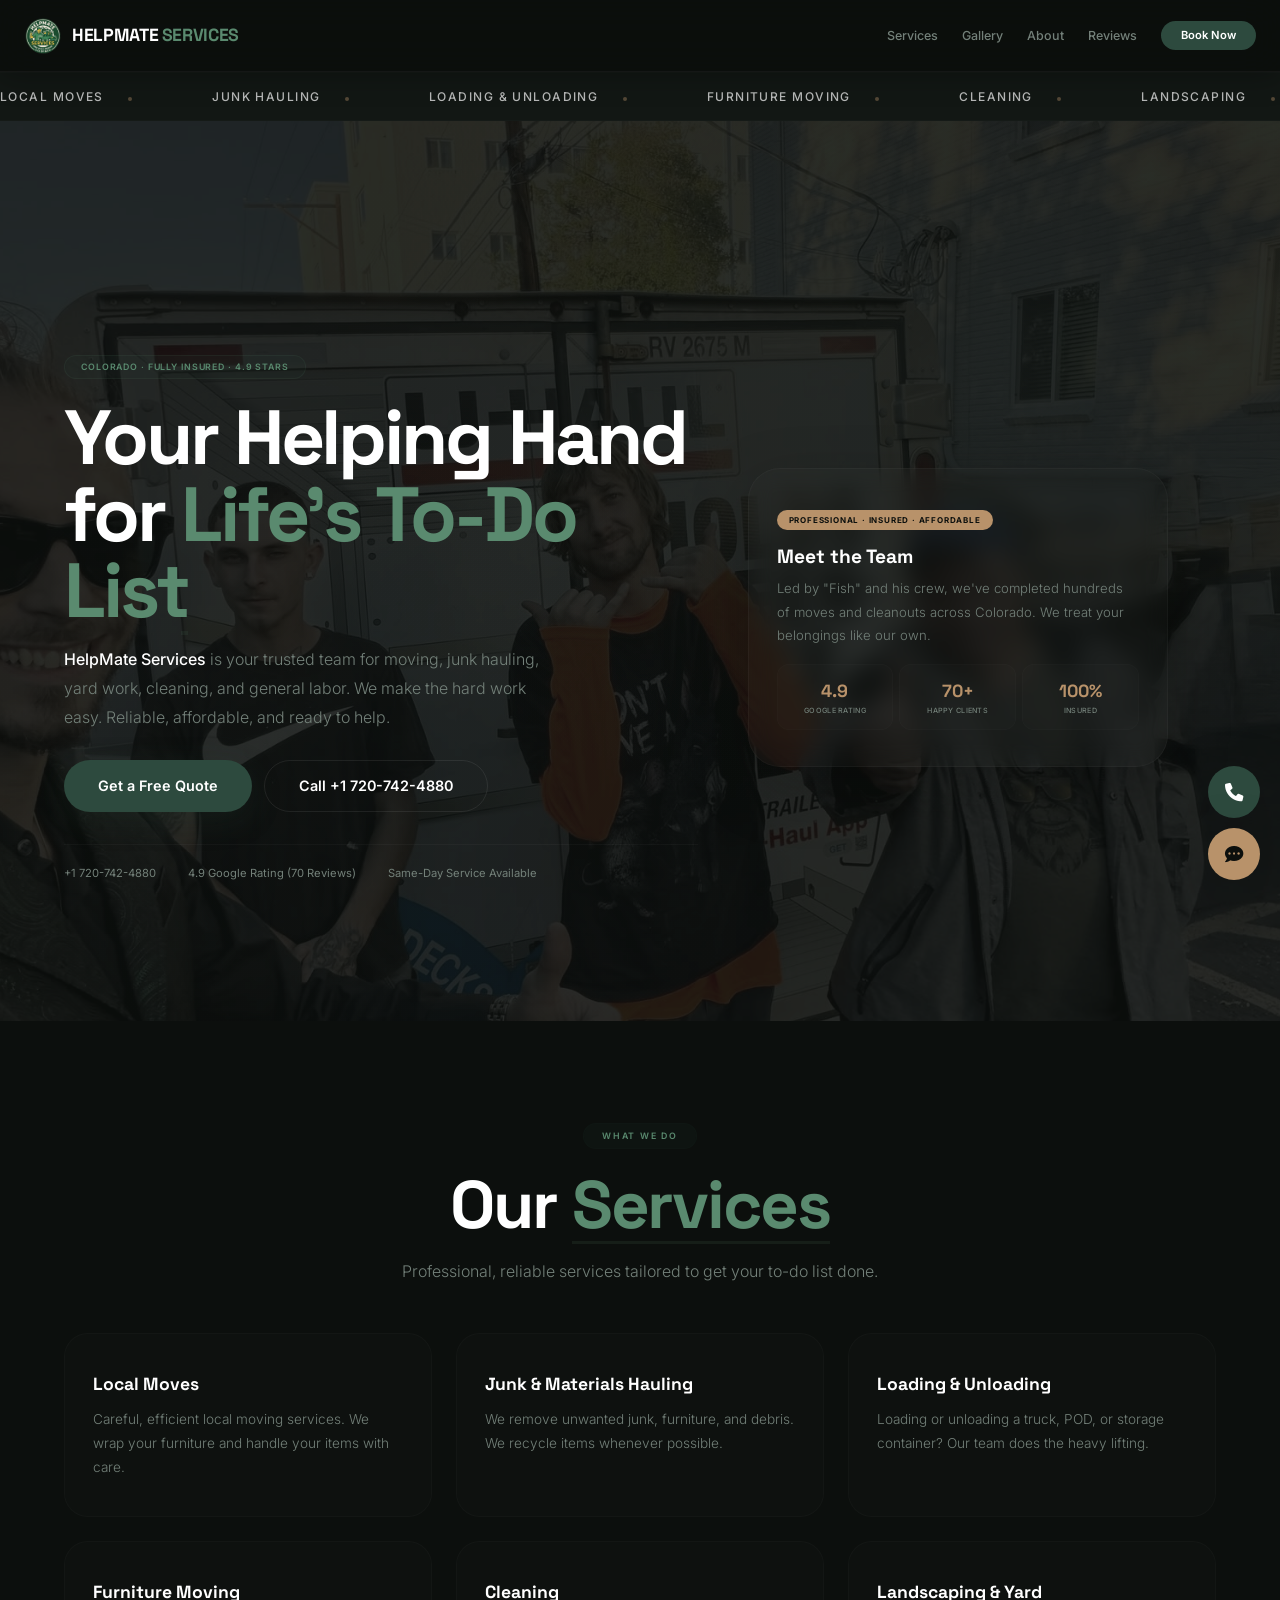
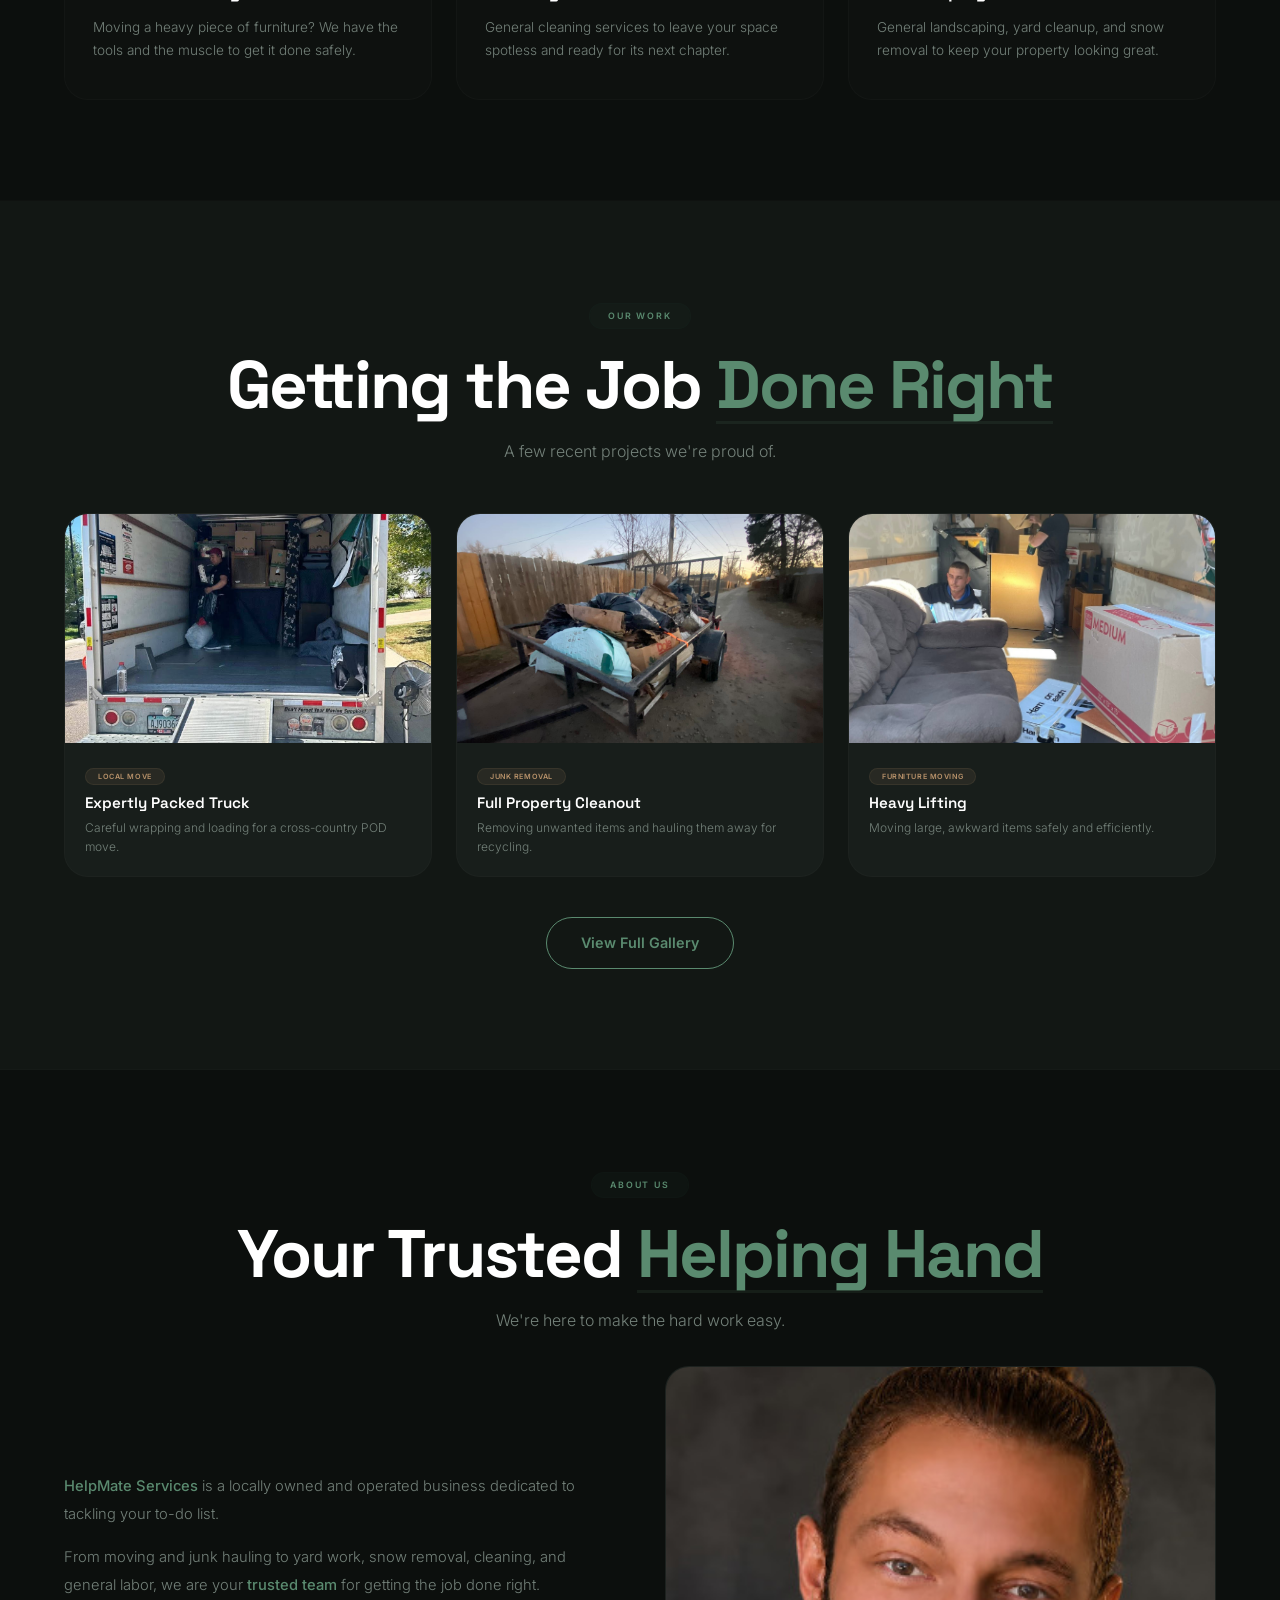
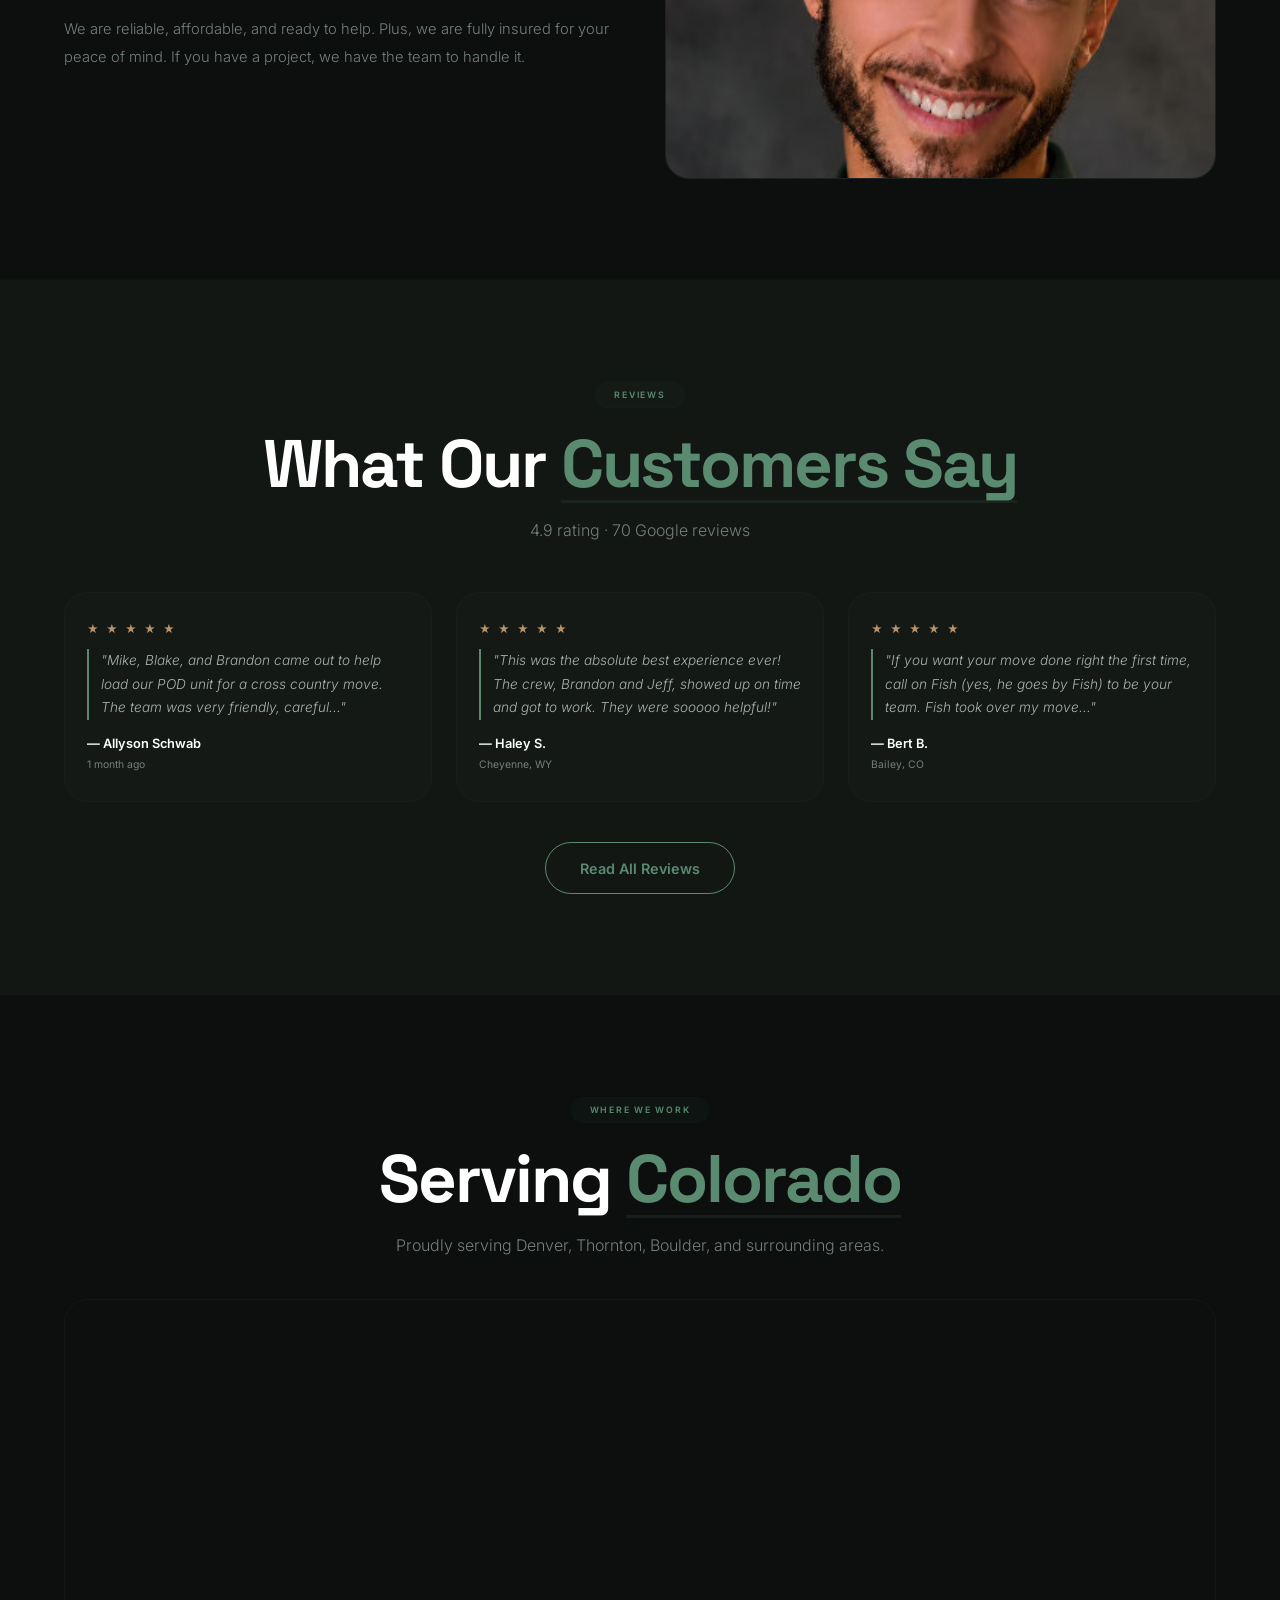
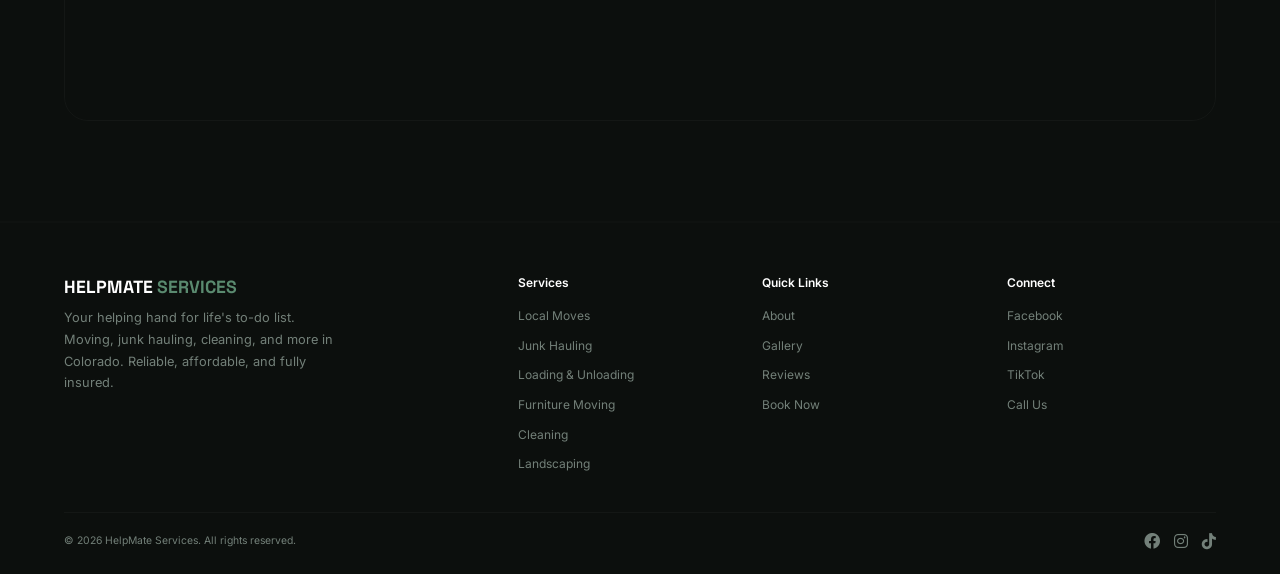
==== index.html @ 78b5e88b "Add files via upload" ====
<!DOCTYPE html>
<html lang="en">
<head>
<meta charset="UTF-8" />
<meta name="viewport" content="width=device-width, initial-scale=1.0" />
<title>HelpMate Services | Moving, Junk Hauling & More in Colorado</title>
<meta name="description" content="HelpMate Services offers professional moving, junk hauling, yard work, snow removal, and cleaning in Colorado. 4.9 Star rating." />
<link rel="preconnect" href="https://fonts.googleapis.com" />
<link rel="preconnect" href="https://fonts.gstatic.com" crossorigin />
<link href="https://fonts.googleapis.com/css2?family=Inter:opsz,wght@14..32,300;14..32,400;14..32,500;14..32,600;14..32,700;14..32,800;14..32,900&family=Space+Grotesk:wght@400;500;600;700&display=swap" rel="stylesheet" />
<link rel="stylesheet" href="https://cdnjs.cloudflare.com/ajax/libs/font-awesome/6.0.0-beta3/css/all.min.css" />
<link rel="stylesheet" href="styles.css" />
</head>
<body>

<div class="loader" id="loader"><div class="spinner"></div><div class="text">HELPMATE</div></div>

<header class="navbar" id="navbar" role="navigation">
    <div class="container">
        <a href="index.html" class="nav-logo">
            <img src="logo.png" alt="HelpMate Services" />
            <span class="logo-text">HELPMATE <span class="brand-span">SERVICES</span></span>
        </a>
        <button class="nav-toggle" id="navToggle" aria-label="Toggle menu" aria-expanded="false">
            <span></span><span></span><span></span>
        </button>
        <nav class="nav-links" id="navLinks" role="menu">
            <a href="services.html">Services</a>
            <a href="gallery.html">Gallery</a>
            <a href="about.html">About</a>
            <a href="reviews.html">Reviews</a>
            <a href="contact.html" class="nav-cta">Book Now</a>
        </nav>
    </div>
</header>

<div class="marquee-section">
    <div class="marquee">
        <span class="marquee-item">Local Moves <span class="dot"></span></span>
        <span class="marquee-item">Junk Hauling <span class="dot"></span></span>
        <span class="marquee-item">Loading & Unloading <span class="dot"></span></span>
        <span class="marquee-item">Furniture Moving <span class="dot"></span></span>
        <span class="marquee-item">Cleaning <span class="dot"></span></span>
        <span class="marquee-item">Landscaping <span class="dot"></span></span>
        <span class="marquee-item">Snow Removal <span class="dot"></span></span>
        <span class="marquee-item">Local Moves <span class="dot"></span></span>
        <span class="marquee-item">Junk Hauling <span class="dot"></span></span>
        <span class="marquee-item">Loading & Unloading <span class="dot"></span></span>
        <span class="marquee-item">Furniture Moving <span class="dot"></span></span>
        <span class="marquee-item">Cleaning <span class="dot"></span></span>
        <span class="marquee-item">Landscaping <span class="dot"></span></span>
        <span class="marquee-item">Snow Removal <span class="dot"></span></span>
    </div>
</div>

<section id="hero" class="hero">
    <div class="hero-bg" aria-hidden="true"></div>
    <div class="hero-glow" aria-hidden="true"></div>
    <div class="container">
        <div class="hero-content">
            <div class="hero-badge">Colorado · Fully Insured · 4.9 Stars</div>
            <h1>Your Helping Hand for <span class="highlight">Life's To-Do List</span></h1>
            <p><strong>HelpMate Services</strong> is your trusted team for moving, junk hauling, yard work, cleaning, and general labor. We make the hard work easy. Reliable, affordable, and ready to help.</p>
            <div class="hero-actions">
                <a href="contact.html" class="btn btn-primary">Get a Free Quote</a>
                <a href="tel:+17207424880" class="btn btn-outline">Call +1 720-742-4880</a>
            </div>
            <div class="hero-meta">
                <span class="hero-meta-item">+1 720-742-4880</span>
                <span class="hero-meta-item">4.9 Google Rating (70 Reviews)</span>
                <span class="hero-meta-item">Same-Day Service Available</span>
            </div>
        </div>
        <div class="hero-visual">
            <div class="hero-card">
                <span class="card-badge">Professional · Insured · Affordable</span>
                <h3>Meet the Team</h3>
                <p>Led by "Fish" and his crew, we've completed hundreds of moves and cleanouts across Colorado. We treat your belongings like our own.</p>
                <div class="hero-stats">
                    <div class="stat"><div class="num">4.9</div><div class="label">Google Rating</div></div>
                    <div class="stat"><div class="num">70+</div><div class="label">Happy Clients</div></div>
                    <div class="stat"><div class="num">100%</div><div class="label">Insured</div></div>
                </div>
            </div>
        </div>
    </div>
</section>

<section id="services" class="section-padding">
    <div class="container">
        <div class="text-center reveal">
            <span class="section-label">What We Do</span>
            <h2 class="section-title">Our <span class="highlight">Services</span></h2>
            <p class="section-subtitle mx-auto">Professional, reliable services tailored to get your to-do list done.</p>
        </div>
        <div class="services-grid">
            <div class="service-card reveal"><h4>Local Moves</h4><p>Careful, efficient local moving services. We wrap your furniture and handle your items with care.</p></div>
            <div class="service-card reveal"><h4>Junk & Materials Hauling</h4><p>We remove unwanted junk, furniture, and debris. We recycle items whenever possible.</p></div>
            <div class="service-card reveal"><h4>Loading & Unloading</h4><p>Loading or unloading a truck, POD, or storage container? Our team does the heavy lifting.</p></div>
            <div class="service-card reveal"><h4>Furniture Moving</h4><p>Moving a heavy piece of furniture? We have the tools and the muscle to get it done safely.</p></div>
            <div class="service-card reveal"><h4>Cleaning</h4><p>General cleaning services to leave your space spotless and ready for its next chapter.</p></div>
            <div class="service-card reveal"><h4>Landscaping & Yard</h4><p>General landscaping, yard cleanup, and snow removal to keep your property looking great.</p></div>
        </div>
    </div>
</section>

<section id="work" class="section-padding">
    <div class="container">
        <div class="text-center reveal">
            <span class="section-label">Our Work</span>
            <h2 class="section-title">Getting the Job <span class="highlight">Done Right</span></h2>
            <p class="section-subtitle mx-auto">A few recent projects we're proud of.</p>
        </div>
        <div class="work-grid">
            <div class="work-item reveal">
                <div class="work-image"><img src="truck.jpg" alt="Packed moving truck" /></div>
                <div class="work-info"><span class="tag">Local Move</span><h4>Expertly Packed Truck</h4><p>Careful wrapping and loading for a cross-country POD move.</p></div>
            </div>
            <div class="work-item reveal">
                <div class="work-image"><img src="junk.jpg" alt="Junk hauling trailer" /></div>
                <div class="work-info"><span class="tag">Junk Removal</span><h4>Full Property Cleanout</h4><p>Removing unwanted items and hauling them away for recycling.</p></div>
            </div>
            <div class="work-item reveal">
                <div class="work-image"><img src="move.jpg" alt="Furniture moving" /></div>
                <div class="work-info"><span class="tag">Furniture Moving</span><h4>Heavy Lifting</h4><p>Moving large, awkward items safely and efficiently.</p></div>
            </div>
        </div>
        <div class="google-reviews-link reveal">
            <a href="gallery.html" class="btn btn-outline">View Full Gallery</a>
        </div>
    </div>
</section>

<section id="about" class="section-padding">
    <div class="container">
        <div class="text-center reveal">
            <span class="section-label">About Us</span>
            <h2 class="section-title">Your Trusted <span class="highlight">Helping Hand</span></h2>
            <p class="section-subtitle mx-auto">We're here to make the hard work easy.</p>
        </div>
        <div class="about-grid">
            <div class="about-text reveal">
                <p><span class="highlight">HelpMate Services</span> is a locally owned and operated business dedicated to tackling your to-do list.</p>
                <p>From moving and junk hauling to yard work, snow removal, cleaning, and general labor, we are your <span class="highlight">trusted team</span> for getting the job done right.</p>
                <p>We are reliable, affordable, and ready to help. Plus, we are fully insured for your peace of mind. If you have a project, we have the team to handle it.</p>
            </div>
            <!-- Added inline style to fix the crop on this specific portrait image -->
            <div class="about-image reveal">
                <img src="fish.jpg" alt="HelpMate Services Team Leader" style="object-position: center 15%;" />
            </div>
        </div>
    </div>
</section>

<section id="testimonials" class="section-padding">
    <div class="container">
        <div class="text-center reveal">
            <span class="section-label">Reviews</span>
            <h2 class="section-title">What Our <span class="highlight">Customers Say</span></h2>
            <p class="section-subtitle mx-auto">4.9 rating · 70 Google reviews</p>
        </div>
        <div class="testimonials-grid">
            <div class="testimonial-card reveal">
                <div class="stars">★ ★ ★ ★ ★</div>
                <div class="review-text">"Mike, Blake, and Brandon came out to help load our POD unit for a cross country move. The team was very friendly, careful..."</div>
                <div class="review-meta"><span class="name">— Allyson Schwab</span><span class="detail">1 month ago</span></div>
            </div>
            <div class="testimonial-card reveal">
                <div class="stars">★ ★ ★ ★ ★</div>
                <div class="review-text">"This was the absolute best experience ever! The crew, Brandon and Jeff, showed up on time and got to work. They were sooooo helpful!"</div>
                <div class="review-meta"><span class="name">— Haley S.</span><span class="detail">Cheyenne, WY</span></div>
            </div>
            <div class="testimonial-card reveal">
                <div class="stars">★ ★ ★ ★ ★</div>
                <div class="review-text">"If you want your move done right the first time, call on Fish (yes, he goes by Fish) to be your team. Fish took over my move..."</div>
                <div class="review-meta"><span class="name">— Bert B.</span><span class="detail">Bailey, CO</span></div>
            </div>
        </div>
        <div class="google-reviews-link reveal">
            <a href="reviews.html" class="btn btn-outline">Read All Reviews</a>
        </div>
    </div>
</section>

<section id="map" class="section-padding">
    <div class="container">
        <div class="text-center reveal">
            <span class="section-label">Where We Work</span>
            <h2 class="section-title">Serving <span class="highlight">Colorado</span></h2>
            <p class="section-subtitle mx-auto">Proudly serving Denver, Thornton, Boulder, and surrounding areas.</p>
        </div>
        <div class="map-wrapper reveal">
            <iframe src="https://www.google.com/maps?q=Denver,Colorado,USA&output=embed" loading="lazy" title="HelpMate Services service area map"></iframe>
        </div>
    </div>
</section>

<footer class="footer">
    <div class="container">
        <div class="footer-grid">
            <div class="footer-brand">
                <div class="logo">HELPMATE <span>SERVICES</span></div>
                <p>Your helping hand for life's to-do list. Moving, junk hauling, cleaning, and more in Colorado. Reliable, affordable, and fully insured.</p>
            </div>
            <div>
                <h4>Services</h4>
                <ul>
                    <li><a href="services.html">Local Moves</a></li>
                    <li><a href="services.html">Junk Hauling</a></li>
                    <li><a href="services.html">Loading & Unloading</a></li>
                    <li><a href="services.html">Furniture Moving</a></li>
                    <li><a href="services.html">Cleaning</a></li>
                    <li><a href="services.html">Landscaping</a></li>
                </ul>
            </div>
            <div>
                <h4>Quick Links</h4>
                <ul>
                    <li><a href="about.html">About</a></li>
                    <li><a href="gallery.html">Gallery</a></li>
                    <li><a href="reviews.html">Reviews</a></li>
                    <li><a href="contact.html">Book Now</a></li>
                </ul>
            </div>
            <div>
                <h4>Connect</h4>
                <ul>
                    <li><a href="https://www.facebook.com/profile.php?id=61554790392397&mibextid=wwXlfr" target="_blank" rel="noopener">Facebook</a></li>
                    <li><a href="https://www.instagram.com/helpmate_services_llc/" target="_blank" rel="noopener">Instagram</a></li>
                    <li><a href="https://www.tiktok.com/@helpmate.servicesllc" target="_blank" rel="noopener">TikTok</a></li>
                    <li><a href="tel:+17207424880">Call Us</a></li>
                </ul>
            </div>
        </div>
        <div class="footer-bottom">
            <span>© 2026 HelpMate Services. All rights reserved.</span>
            <div class="footer-social">
                <a href="https://www.facebook.com/profile.php?id=61554790392397&mibextid=wwXlfr" target="_blank" rel="noopener" aria-label="Facebook"><i class="fab fa-facebook"></i></a>
                <a href="https://www.instagram.com/helpmate_services_llc/" target="_blank" rel="noopener" aria-label="Instagram"><i class="fab fa-instagram"></i></a>
                <a href="https://www.tiktok.com/@helpmate.servicesllc" target="_blank" rel="noopener" aria-label="TikTok"><i class="fab fa-tiktok"></i></a>
            </div>
        </div>
    </div>
</footer>

<div class="floating-buttons">
    <a href="tel:+17207424880" class="floating-btn call" aria-label="Call HelpMate"><i class="fas fa-phone"></i></a>
    <a href="sms:+17207424880" class="floating-btn accent" aria-label="Text HelpMate"><i class="fas fa-comment-dots"></i></a>
</div>

<button class="back-to-top" id="backToTop" aria-label="Back to top">↑</button>
<script src="script.js"></script>
</body>
</html>
---- styles.css ----
/* ============================================================
   HELPMATE SERVICES — MASTER STYLESHEET
   ============================================================ */

*, *::before, *::after { margin: 0; padding: 0; box-sizing: border-box; }

:root {
    --black: #0c0f0d;
    --black-light: #121714;
    --black-card: #181e1b;
    --white: #ffffff;
    --gray-100: #eef2ef;
    --gray-200: #d4dcd6;
    --gray-300: #a8b5ac;
    --gray-500: #738079;
    --gray-700: #48544c;
    --primary: #2d4a3e;
    --primary-light: #5a8a6f;
    --primary-dark: #1e3328;
    --accent: #b8926a;
    --accent-light: #d4b08a;
    --primary-glow: rgba(45, 74, 62, 0.1);
    --primary-subtle: rgba(45, 74, 62, 0.03);
    --radius: 12px;
    --radius-lg: 24px;
    --radius-xl: 32px;
    --shadow: 0 20px 60px rgba(0, 0, 0, 0.25);
    --shadow-lg: 0 40px 80px rgba(0, 0, 0, 0.3);
    --transition: 0.6s cubic-bezier(0.22, 1, 0.36, 1);
    --font: 'Inter', -apple-system, BlinkMacSystemFont, sans-serif;
    --font-display: 'Space Grotesk', sans-serif;
    --max-width: 1200px;
    --nav-height: 72px;
}

html { scroll-behavior: smooth; -webkit-font-smoothing: antialiased; }
body {
    font-family: var(--font);
    background: var(--black);
    color: var(--white);
    line-height: 1.6;
    overflow-x: hidden;
    -webkit-tap-highlight-color: transparent;
}
html, body { max-width: 100%; overflow-x: hidden; }
img, video, iframe { max-width: 100%; height: auto; display: block; }
a { text-decoration: none; color: inherit; }
ul { list-style: none; }

::-webkit-scrollbar { width: 6px; }
::-webkit-scrollbar-track { background: var(--black); }
::-webkit-scrollbar-thumb { background: var(--primary-light); border-radius: 10px; }

.container {
    width: 100%;
    max-width: var(--max-width);
    margin: 0 auto;
    padding: 0 24px;
}
.section-padding { padding: 100px 0; }

/* ----- Typography ----- */
.section-label {
    display: inline-block;
    font-size: 0.55rem;
    font-weight: 600;
    letter-spacing: 0.2em;
    text-transform: uppercase;
    color: var(--primary-light);
    background: var(--primary-glow);
    padding: 5px 18px;
    border-radius: 100px;
    margin-bottom: 20px;
    border: 1px solid rgba(45, 74, 62, 0.04);
    transition: var(--transition);
}
.section-label:hover { color: var(--white); }

.section-title {
    font-family: var(--font-display);
    font-size: clamp(2.2rem, 5.5vw, 4.2rem);
    font-weight: 700;
    line-height: 1.08;
    letter-spacing: -0.03em;
    margin-bottom: 16px;
    color: var(--white);
    transition: var(--transition);
}
.section-title .highlight { color: var(--primary-light); position: relative; }
.section-title .highlight::after {
    content: '';
    position: absolute;
    bottom: 4px; left: 0;
    width: 100%; height: 3px;
    background: var(--primary-light);
    opacity: 0.12;
    transition: var(--transition);
}
.section-title:hover .highlight { color: var(--white); }
.section-title:hover .highlight::after { opacity: 0.3; height: 4px; }

.section-subtitle {
    font-size: 1rem;
    color: var(--gray-500);
    max-width: 540px;
    line-height: 1.7;
    font-weight: 300;
    transition: var(--transition);
}
.section-subtitle:hover { color: var(--gray-300); }
.text-center { text-align: center; }
.mx-auto { margin-left: auto; margin-right: auto; }

/* ----- Buttons ----- */
.btn {
    display: inline-flex;
    align-items: center;
    gap: 10px;
    font-family: var(--font);
    font-weight: 600;
    font-size: 0.9rem;
    padding: 14px 34px;
    border-radius: 100px;
    border: none;
    cursor: pointer;
    transition: var(--transition);
    text-align: center;
    justify-content: center;
    line-height: 1.2;
    position: relative;
    overflow: hidden;
    touch-action: manipulation;
    min-height: 52px;
}
.btn-primary {
    background: var(--primary);
    color: var(--white);
    box-shadow: 0 8px 32px rgba(45, 74, 62, 0.2);
}
.btn-primary:hover {
    background: var(--primary-light);
    transform: translateY(-3px);
    box-shadow: 0 16px 48px rgba(45, 74, 62, 0.25);
    color: var(--white);
}
.btn-accent {
    background: var(--accent);
    color: var(--black);
    box-shadow: 0 8px 32px rgba(184, 146, 106, 0.15);
}
.btn-accent:hover {
    background: var(--accent-light);
    transform: translateY(-3px);
    box-shadow: 0 16px 48px rgba(184, 146, 106, 0.25);
    color: var(--black);
}
.btn-outline {
    background: transparent;
    color: var(--white);
    border: 1px solid rgba(255, 255, 255, 0.08);
}
.btn-outline:hover {
    border-color: var(--primary-light);
    transform: translateY(-3px);
    background: var(--primary-subtle);
}
.btn-block { width: 100%; justify-content: center; }

/* ============================================================
   NAVIGATION
   ============================================================ */
.navbar {
    position: fixed;
    top: 0; left: 0; right: 0;
    z-index: 9999;
    height: var(--nav-height);
    display: flex;
    align-items: center;
    padding: 0 24px;
    background: rgba(12, 15, 13, 0.92);
    backdrop-filter: blur(20px) saturate(1.4);
    -webkit-backdrop-filter: blur(20px) saturate(1.4);
    border-bottom: 1px solid rgba(255, 255, 255, 0.04);
    box-shadow: 0 4px 30px rgba(0, 0, 0, 0.3);
    transition: var(--transition);
}
.navbar.scrolled {
    background: rgba(12, 15, 13, 0.97);
    border-bottom-color: rgba(90, 138, 111, 0.1);
}
.navbar .container {
    display: flex;
    align-items: center;
    justify-content: space-between;
    padding: 0;
    max-width: 100%;
    width: 100%;
}
.nav-logo { display: flex; align-items: center; gap: 10px; flex-shrink: 0; }
.nav-logo img { height: 38px; width: auto; border-radius: 6px; }
.nav-logo .logo-text {
    font-family: var(--font-display);
    font-weight: 700;
    font-size: 1.1rem;
    color: var(--white);
    letter-spacing: -0.02em;
    transition: var(--transition);
    white-space: nowrap;
}
.nav-logo .logo-text .brand-span { color: var(--primary-light); transition: var(--transition); }
.nav-logo:hover .logo-text .brand-span { color: var(--white); }

.nav-links { display: flex; align-items: center; gap: 24px; }
.nav-links a {
    font-size: 0.78rem;
    font-weight: 500;
    color: var(--gray-500);
    transition: var(--transition);
    position: relative;
    padding: 4px 0;
}
.nav-links a::after {
    content: '';
    position: absolute;
    bottom: -2px; left: 0;
    width: 0; height: 2px;
    background: var(--primary-light);
    transition: var(--transition);
}
.nav-links a:hover { color: var(--white); }
.nav-links a:hover::after { width: 100%; }
.nav-links a.active { color: var(--white); }
.nav-links a.active::after { width: 100%; }
.nav-links .nav-cta {
    background: var(--primary);
    color: var(--white);
    padding: 6px 20px;
    border-radius: 100px;
    font-weight: 600;
    font-size: 0.7rem;
}
.nav-links .nav-cta::after { display: none; }
.nav-links .nav-cta:hover { background: var(--primary-light); transform: translateY(-2px); color: var(--white); }
.nav-links .nav-cta.active::after { display: none; }

.nav-toggle {
    display: none;
    flex-direction: column;
    gap: 5px;
    background: none;
    border: none;
    cursor: pointer;
    padding: 10px 8px;
    z-index: 100;
}
.nav-toggle span {
    display: block;
    width: 26px;
    height: 2.5px;
    background: var(--white);
    border-radius: 4px;
    transition: var(--transition);
    transform-origin: center;
}
.nav-toggle.active span:nth-child(1) { transform: rotate(45deg) translate(5px, 6px); }
.nav-toggle.active span:nth-child(2) { opacity: 0; transform: scaleX(0); }
.nav-toggle.active span:nth-child(3) { transform: rotate(-45deg) translate(5px, -6px); }

/* ============================================================
   MARQUEE
   ============================================================ */
.marquee-section {
    background: var(--black-light);
    border-top: 1px solid rgba(255, 255, 255, 0.01);
    border-bottom: 1px solid rgba(255, 255, 255, 0.01);
    padding: 14px 0;
    overflow: hidden;
    position: relative;
    margin-top: var(--nav-height);
}
.marquee {
    display: flex;
    gap: 60px;
    animation: marqueeScroll 35s linear infinite;
    width: max-content;
}
.marquee:hover { animation-play-state: paused; }
@keyframes marqueeScroll {
    0% { transform: translateX(0); }
    100% { transform: translateX(-50%); }
}
.marquee-item {
    font-size: 0.75rem;
    letter-spacing: 0.12em;
    text-transform: uppercase;
    color: rgba(255, 255, 255, 0.7);
    white-space: nowrap;
    font-weight: 500;
    transition: var(--transition);
}
.marquee-item:hover { color: var(--white); }
.marquee-item .dot {
    display: inline-block;
    width: 4px; height: 4px;
    background: var(--accent);
    border-radius: 50%;
    margin: 0 20px;
    opacity: 0.4;
    transition: var(--transition);
}
.marquee-item:hover .dot { opacity: 0.9; }

/* ============================================================
   HERO
   ============================================================ */
.hero {
    min-height: 100vh;
    display: flex;
    align-items: center;
    position: relative;
    padding: calc(var(--nav-height) + 80px) 0 60px;
    background: var(--black);
    overflow: hidden;
    isolation: isolate;
}
.hero-bg {
    position: absolute;
    inset: 0;
    z-index: 0;
    background: url('hero-bg.jpg') center/cover no-repeat;
    background-color: var(--black);
    opacity: 0.12;
    transform: scale(1.02);
    animation: heroBreath 25s infinite alternate ease-in-out;
    filter: grayscale(0.4);
}
@keyframes heroBreath {
    0% { transform: scale(1.02); opacity: 0.10; }
    100% { transform: scale(1.08); opacity: 0.16; }
}
.hero-glow {
    position: absolute;
    inset: 0;
    z-index: 0;
    background:
        radial-gradient(ellipse at 70% 30%, rgba(45, 74, 62, 0.04), transparent 50%),
        radial-gradient(ellipse at 30% 70%, rgba(45, 74, 62, 0.02), transparent 40%);
    animation: glowPulse 8s infinite alternate ease-in-out;
}
@keyframes glowPulse { 0% { opacity: 0.5; } 100% { opacity: 1; } }

.hero .container {
    position: relative;
    z-index: 2;
    display: grid;
    grid-template-columns: 1.15fr 0.85fr;
    gap: 50px;
    align-items: center;
}
.hero-badge {
    display: inline-block;
    background: var(--primary-glow);
    padding: 4px 16px;
    border-radius: 100px;
    font-size: 0.55rem;
    font-weight: 600;
    border: 1px solid rgba(90, 138, 111, 0.1);
    margin-bottom: 20px;
    color: var(--primary-light);
    letter-spacing: 0.1em;
    text-transform: uppercase;
    animation: fadeUp 0.8s ease forwards;
    opacity: 0;
}
.hero-badge:hover { color: var(--white); border-color: rgba(90, 138, 111, 0.2); }

@keyframes fadeUp {
    from { opacity: 0; transform: translateY(24px); }
    to { opacity: 1; transform: translateY(0); }
}
@keyframes fadeUpSlow {
    from { opacity: 0; transform: translateY(30px); }
    to { opacity: 1; transform: translateY(0); }
}

.hero h1 {
    font-family: var(--font-display);
    font-size: clamp(2.6rem, 7vw, 4.8rem);
    font-weight: 700;
    line-height: 1;
    letter-spacing: -0.04em;
    margin-bottom: 16px;
    color: var(--white);
    animation: fadeUp 0.8s ease 0.15s forwards;
    opacity: 0;
}
.hero h1 .highlight { color: var(--primary-light); position: relative; }
.hero h1 .highlight::after {
    content: '';
    position: absolute;
    bottom: 4px; left: 0;
    width: 100%; height: 4px;
    background: var(--primary-light);
    opacity: 0.1;
}
.hero h1:hover .highlight { color: var(--white); }

.hero p {
    font-size: 1rem;
    color: var(--gray-500);
    max-width: 480px;
    line-height: 1.8;
    margin-bottom: 28px;
    font-weight: 300;
    animation: fadeUp 0.8s ease 0.3s forwards;
    opacity: 0;
}
.hero p:hover { color: var(--gray-300); }
.hero p strong { color: var(--white); font-weight: 500; }

.hero-actions {
    display: flex;
    flex-wrap: wrap;
    gap: 12px;
    margin-bottom: 32px;
    animation: fadeUp 0.8s ease 0.45s forwards;
    opacity: 0;
}
.hero-meta {
    display: flex;
    flex-wrap: wrap;
    gap: 20px 32px;
    padding-top: 20px;
    border-top: 1px solid rgba(255, 255, 255, 0.03);
    animation: fadeUp 0.8s ease 0.6s forwards;
    opacity: 0;
}
.hero-meta-item {
    font-size: 0.7rem;
    color: var(--gray-500);
    font-weight: 400;
    transition: var(--transition);
}
.hero-meta-item:hover { color: var(--white); }

.hero-card {
    background: rgba(255, 255, 255, 0.01);
    border: 1px solid rgba(255, 255, 255, 0.03);
    border-radius: var(--radius-xl);
    padding: 36px 28px;
    max-width: 420px;
    box-shadow: var(--shadow);
    backdrop-filter: blur(12px);
    -webkit-backdrop-filter: blur(12px);
    animation: fadeUpSlow 0.9s ease 0.25s forwards;
    opacity: 0;
    transition: var(--transition);
}
.hero-card:hover {
    border-color: rgba(90, 138, 111, 0.15);
    box-shadow: var(--shadow-lg);
    transform: translateY(-2px);
}
.hero-card .card-badge {
    display: inline-block;
    background: var(--accent);
    color: var(--black);
    font-size: 0.5rem;
    font-weight: 700;
    letter-spacing: 0.1em;
    text-transform: uppercase;
    padding: 4px 12px;
    border-radius: 100px;
    margin-bottom: 12px;
}
.hero-card:hover .card-badge { background: var(--accent-light); }
.hero-card h3 {
    font-family: var(--font-display);
    font-size: 1.2rem;
    font-weight: 700;
    color: var(--white);
    margin-bottom: 4px;
}
.hero-card p { font-size: 0.82rem; color: var(--gray-500); margin-bottom: 16px; }
.hero-stats { display: grid; grid-template-columns: 1fr 1fr 1fr; gap: 6px; }
.hero-stats .stat {
    background: rgba(255, 255, 255, 0.01);
    border-radius: var(--radius);
    padding: 12px 4px;
    text-align: center;
    border: 1px solid rgba(255, 255, 255, 0.01);
    transition: var(--transition);
}
.hero-stats .stat:hover {
    border-color: rgba(90, 138, 111, 0.15);
    background: var(--primary-subtle);
    transform: translateY(-2px);
}
.hero-stats .stat .num {
    font-family: var(--font-display);
    font-weight: 700;
    font-size: 1.1rem;
    color: var(--accent);
}
.hero-stats .stat:hover .num { color: var(--white); }
.hero-stats .stat .label {
    font-size: 0.45rem;
    color: var(--gray-500);
    font-weight: 500;
    text-transform: uppercase;
    letter-spacing: 0.04em;
}

/* ============================================================
   SERVICES GRID
   ============================================================ */
#services { background: var(--black); border-bottom: 1px solid rgba(255, 255, 255, 0.01); }
.services-grid {
    display: grid;
    grid-template-columns: repeat(3, 1fr);
    gap: 24px;
    margin-top: 48px;
}
.service-card {
    background: rgba(255, 255, 255, 0.01);
    border-radius: var(--radius-lg);
    padding: 36px 28px;
    border: 1px solid rgba(255, 255, 255, 0.02);
    transition: var(--transition);
    position: relative;
}
.service-card:hover {
    border-color: rgba(90, 138, 111, 0.15);
    transform: translateY(-6px);
    box-shadow: var(--shadow);
}
.service-card h4 {
    font-family: var(--font-display);
    font-weight: 700;
    font-size: 1.1rem;
    color: var(--white);
    margin-bottom: 10px;
    transition: var(--transition);
}
.service-card:hover h4 { color: var(--primary-light); }
.service-card p { font-size: 0.85rem; color: var(--gray-500); line-height: 1.75; font-weight: 300; transition: var(--transition); }
.service-card:hover p { color: var(--gray-300); }

/* ============================================================
   GALLERY GRID
   ============================================================ */
#work { background: var(--black-light); border-bottom: 1px solid rgba(255, 255, 255, 0.01); }
.work-grid {
    display: grid;
    grid-template-columns: repeat(3, 1fr);
    gap: 24px;
    margin-top: 48px;
}
.work-item {
    border-radius: var(--radius-lg);
    overflow: hidden;
    background: var(--black-card);
    border: 1px solid rgba(255, 255, 255, 0.02);
    transition: var(--transition);
}
.work-item:hover {
    transform: translateY(-6px);
    border-color: rgba(90, 138, 111, 0.15);
    box-shadow: var(--shadow);
}
.work-item .work-image {
    aspect-ratio: 16/10;
    background: var(--black-card);
    overflow: hidden;
}
.work-item .work-image img { width: 100%; height: 100%; object-fit: cover; transition: var(--transition); }
.work-item:hover .work-image img { transform: scale(1.03); }
.work-item .work-info { padding: 18px 20px 20px; }
.work-item .work-info .tag {
    display: inline-block;
    font-size: 0.45rem;
    font-weight: 600;
    letter-spacing: 0.08em;
    text-transform: uppercase;
    color: var(--accent);
    background: rgba(184, 146, 106, 0.1);
    padding: 2px 12px;
    border-radius: 100px;
    margin-bottom: 6px;
    border: 1px solid rgba(184, 146, 106, 0.1);
}
.work-item .work-info h4 {
    font-family: var(--font-display);
    font-weight: 600;
    font-size: 0.95rem;
    color: var(--white);
    margin-bottom: 2px;
}
.work-item:hover .work-info h4 { color: var(--primary-light); }
.work-item .work-info p { font-size: 0.75rem; color: var(--gray-500); font-weight: 300; }

/* ============================================================
   ABOUT
   ============================================================ */
#about { background: var(--black); border-bottom: 1px solid rgba(255, 255, 255, 0.01); }
.about-grid { display: grid; grid-template-columns: 1fr 1fr; gap: 50px; align-items: center; margin-top: 32px; }
.about-text p {
    color: var(--gray-500);
    font-size: 0.92rem;
    line-height: 1.9;
    margin-bottom: 16px;
    font-weight: 300;
    transition: var(--transition);
}
.about-text p:last-child { margin-bottom: 0; }
.about-text p:hover { color: var(--gray-300); }
.about-text .highlight { color: var(--primary-light); font-weight: 500; }
.about-image {
    border-radius: var(--radius-lg);
    overflow: hidden;
    background: var(--black-card);
    border: 1px solid rgba(255, 255, 255, 0.02);
    aspect-ratio: 4/3;
    min-height: 240px;
    transition: var(--transition);
}
.about-image img { 
    width: 100%; 
    height: 100%; 
    object-fit: cover; 
    object-position: center top; /* FIX: Prevents zooming into the middle of the face */
}
.about-image:hover { border-color: rgba(90, 138, 111, 0.15); }

/* ============================================================
   TESTIMONIALS
   ============================================================ */
#testimonials { background: var(--black-light); border-bottom: 1px solid rgba(255, 255, 255, 0.01); }
.testimonials-grid { display: grid; grid-template-columns: repeat(3, 1fr); gap: 24px; margin-top: 48px; }
.testimonial-card {
    background: rgba(255, 255, 255, 0.01);
    border-radius: var(--radius-lg);
    padding: 28px 22px;
    border: 1px solid rgba(255, 255, 255, 0.02);
    transition: var(--transition);
    display: flex;
    flex-direction: column;
}
.testimonial-card:hover { border-color: rgba(90, 138, 111, 0.15); }
.testimonial-card .stars {
    color: var(--accent);
    font-size: 0.7rem;
    letter-spacing: 2px;
    margin-bottom: 10px;
}
.testimonial-card .review-text {
    font-size: 0.85rem;
    color: var(--gray-300);
    line-height: 1.75;
    font-style: italic;
    font-weight: 300;
    margin-bottom: 14px;
    padding-left: 12px;
    border-left: 2px solid var(--primary-light);
    flex-grow: 1;
}
.testimonial-card:hover .review-text { color: var(--gray-100); }
.testimonial-card .review-meta { display: flex; flex-direction: column; gap: 2px; }
.testimonial-card .review-meta .name { font-weight: 600; font-size: 0.8rem; color: var(--white); }
.testimonial-card .review-meta .detail { font-size: 0.65rem; color: var(--gray-500); }
.google-reviews-link { text-align: center; margin-top: 40px; }
.google-reviews-link .btn-outline { border-color: var(--primary-light); color: var(--primary-light); }
.google-reviews-link .btn-outline:hover { background: var(--primary-light); color: var(--black); }

/* ============================================================
   MAP
   ============================================================ */
#map { background: var(--black); border-bottom: 1px solid rgba(255, 255, 255, 0.01); }
.map-wrapper {
    border-radius: var(--radius-lg);
    overflow: hidden;
    border: 1px solid rgba(255, 255, 255, 0.04);
    margin-top: 40px;
    transition: var(--transition);
    filter: grayscale(0.4) brightness(0.9);
}
.map-wrapper:hover { border-color: rgba(90, 138, 111, 0.2); filter: grayscale(0); }
.map-wrapper iframe { display: block; width: 100%; height: 420px; border: 0; }

/* ============================================================
   CONTACT
   ============================================================ */
#contact { background: var(--black-light); border-top: 1px solid rgba(255, 255, 255, 0.01); }
.contact-grid { display: grid; grid-template-columns: 1fr 1fr; gap: 50px; margin-top: 32px; }
.contact-info { display: flex; flex-direction: column; gap: 14px; }
.contact-info .info-item {
    display: flex;
    flex-direction: column;
    gap: 2px;
    padding: 14px 0;
    border-bottom: 1px solid rgba(255, 255, 255, 0.02);
    transition: var(--transition);
}
.contact-info .info-item:hover { border-color: rgba(90, 138, 111, 0.15); }
.contact-info .info-item:last-child { border-bottom: none; }
.contact-info .info-item .label {
    font-weight: 600;
    font-size: 0.5rem;
    color: var(--gray-500);
    text-transform: uppercase;
    letter-spacing: 0.06em;
}
.contact-info .info-item .value { font-size: 0.95rem; font-weight: 500; color: var(--white); }
.contact-info .info-item .value a { color: var(--accent); transition: var(--transition); }
.contact-info .info-item .value a:hover { color: var(--white); }
.contact-social { display: flex; gap: 14px; font-size: 1.2rem; padding-top: 6px; }
.contact-social a { color: var(--gray-500); transition: var(--transition); padding: 4px; }
.contact-social a:hover { color: var(--accent); transform: translateY(-3px); }

.contact-form {
    background: rgba(255, 255, 255, 0.01);
    border-radius: var(--radius-lg);
    padding: 32px;
    border: 1px solid rgba(255, 255, 255, 0.02);
    transition: var(--transition);
}
.contact-form:hover { border-color: rgba(90, 138, 111, 0.15); }
.contact-form .form-group { margin-bottom: 14px; }
.contact-form label {
    display: block;
    font-weight: 500;
    font-size: 0.65rem;
    color: var(--gray-500);
    margin-bottom: 4px;
    letter-spacing: 0.04em;
}
.contact-form input,
.contact-form textarea,
.contact-form select {
    width: 100%;
    padding: 10px 14px;
    border: 1px solid rgba(255, 255, 255, 0.04);
    border-radius: var(--radius);
    font-family: var(--font);
    font-size: 0.85rem;
    background: rgba(255, 255, 255, 0.01);
    transition: var(--transition);
    color: var(--white);
    -webkit-appearance: none;
    appearance: none;
}
.contact-form input::placeholder,
.contact-form textarea::placeholder { color: var(--gray-500); font-weight: 300; }
.contact-form input:focus,
.contact-form textarea:focus,
.contact-form select:focus {
    outline: none;
    border-color: var(--primary-light);
    box-shadow: 0 0 0 4px rgba(90, 138, 111, 0.05);
}
.contact-form select { background-color: #121714; color: #e0e0e0; cursor: pointer; }
.contact-form select option { background-color: #121714; color: #e0e0e0; }
.contact-form select option:checked { background-color: var(--primary); color: var(--white); }
.contact-form textarea { resize: vertical; min-height: 90px; }
.contact-consent {
    display: flex;
    align-items: flex-start;
    gap: 10px;
    margin: 10px 0 14px;
    font-size: 0.65rem;
    color: var(--gray-500);
}
.contact-consent input[type="checkbox"] {
    width: 16px; height: 16px; min-width: 16px;
    margin-top: 2px;
    accent-color: var(--primary-light);
    cursor: pointer;
}
.form-success {
    display: none;
    background: var(--primary-glow);
    color: var(--primary-light);
    padding: 10px 16px;
    border-radius: var(--radius);
    font-weight: 500;
    margin-top: 10px;
    border-left: 2px solid var(--primary-light);
    font-size: 0.85rem;
}
.form-success.show { display: block; }
.form-error { color: #ff6b6b; font-size: 0.65rem; margin-top: 3px; display: none; }
.form-error.show { display: block; }

/* ============================================================
   FOOTER
   ============================================================ */
.footer {
    background: var(--black);
    color: var(--gray-500);
    padding: 50px 0 20px;
    border-top: 1px solid rgba(255, 255, 255, 0.01);
}
.footer-grid { display: grid; grid-template-columns: 2fr 1fr 1fr 1fr; gap: 36px; margin-bottom: 32px; }
.footer-brand .logo {
    font-family: var(--font-display);
    font-weight: 700;
    font-size: 1.1rem;
    color: var(--white);
    margin-bottom: 6px;
}
.footer-brand .logo span { color: var(--primary-light); }
.footer-brand p { font-size: 0.8rem; line-height: 1.7; max-width: 280px; color: var(--gray-500); }
.footer h4 { font-weight: 600; color: var(--white); font-size: 0.75rem; margin-bottom: 10px; }
.footer ul li { margin-bottom: 4px; }
.footer ul li a { font-size: 0.75rem; color: var(--gray-500); transition: var(--transition); }
.footer ul li a:hover { color: var(--accent); }
.footer-bottom {
    border-top: 1px solid rgba(255, 255, 255, 0.03);
    padding-top: 16px;
    display: flex;
    justify-content: space-between;
    align-items: center;
    flex-wrap: wrap;
    gap: 10px;
    font-size: 0.65rem;
    color: var(--gray-500);
}
.footer-social { display: flex; gap: 14px; font-size: 1rem; }
.footer-social a { color: var(--gray-500); transition: var(--transition); }
.footer-social a:hover { color: var(--accent); transform: translateY(-3px); }

/* ============================================================
   FLOATING BUTTONS
   ============================================================ */
.floating-buttons {
    position: fixed;
    bottom: 20px; right: 20px;
    z-index: 900;
    display: flex;
    flex-direction: column;
    gap: 10px;
    align-items: center;
}
.floating-btn {
    width: 52px; height: 52px;
    border-radius: 50%;
    display: flex;
    align-items: center;
    justify-content: center;
    font-size: 1.15rem;
    box-shadow: var(--shadow);
    transition: var(--transition);
    border: none;
    cursor: pointer;
    text-decoration: none;
}
.floating-btn:hover { transform: scale(1.06); }
.floating-btn.call { background: var(--primary); color: var(--white); }
.floating-btn.call:hover { background: var(--primary-light); box-shadow: 0 12px 40px rgba(45, 74, 62, 0.3); }
.floating-btn.accent { background: var(--accent); color: var(--black); }
.floating-btn.accent:hover { background: var(--accent-light); box-shadow: 0 12px 40px rgba(184, 146, 106, 0.3); }

/* ============================================================
   BACK TO TOP
   ============================================================ */
.back-to-top {
    position: fixed;
    bottom: 20px; left: 20px;
    z-index: 900;
    width: 42px; height: 42px;
    border-radius: 50%;
    background: rgba(255, 255, 255, 0.01);
    border: 1px solid rgba(255, 255, 255, 0.02);
    backdrop-filter: blur(8px);
    display: flex;
    align-items: center;
    justify-content: center;
    cursor: pointer;
    font-size: 0.9rem;
    transition: var(--transition);
    opacity: 0;
    transform: translateY(20px);
    pointer-events: none;
    color: var(--white);
}
.back-to-top.visible { opacity: 1; transform: translateY(0); pointer-events: auto; }
.back-to-top:hover { background: var(--accent); color: var(--black); border-color: var(--accent); }

/* ============================================================
   REVEAL & LOADER
   ============================================================ */
.reveal { opacity: 0; transform: translateY(50px); transition: opacity 0.9s cubic-bezier(0.22, 1, 0.36, 1), transform 0.9s cubic-bezier(0.22, 1, 0.36, 1); }
.reveal.visible { opacity: 1; transform: translateY(0); }

.loader {
    position: fixed;
    inset: 0;
    z-index: 99999;
    background: var(--black);
    display: flex;
    align-items: center;
    justify-content: center;
    flex-direction: column;
    gap: 20px;
    transition: opacity 0.8s ease, visibility 0.8s ease;
}
.loader.hidden { opacity: 0; visibility: hidden; pointer-events: none; }
.loader .spinner { width: 2px; height: 60px; background: linear-gradient(to bottom, var(--accent), transparent); animation: loaderLine 1.4s ease-in-out infinite; }
@keyframes loaderLine {
    0% { transform: scaleY(0); transform-origin: top; }
    50% { transform: scaleY(1); transform-origin: top; }
    51% { transform-origin: bottom; }
    100% { transform: scaleY(0); transform-origin: bottom; }
}
.loader .text { font-family: var(--font-display); font-weight: 600; color: var(--gray-500); font-size: 0.7rem; letter-spacing: 0.2em; text-transform: uppercase; opacity: 0.4; }

/* ============================================================
   PAGE HERO (INNER PAGES)
   ============================================================ */
.page-hero {
    position: relative;
    padding: calc(var(--nav-height) + 72px) 0 56px;
    background: var(--black);
    overflow: hidden;
    border-bottom: 1px solid rgba(255, 255, 255, 0.02);
    text-align: center;
}
.page-hero::before {
    content: '';
    position: absolute;
    inset: 0;
    background: radial-gradient(ellipse at 75% 15%, rgba(90, 138, 111, 0.08), transparent 55%), radial-gradient(ellipse at 20% 85%, rgba(184, 146, 106, 0.04), transparent 50%);
    pointer-events: none;
}
.page-hero .container { position: relative; z-index: 2; }
.page-hero h1 { font-family: var(--font-display); font-size: clamp(2.2rem, 6vw, 3.8rem); font-weight: 700; line-height: 1.05; letter-spacing: -0.035em; color: var(--white); margin-bottom: 14px; }
.page-hero h1 .highlight { color: var(--primary-light); }
.page-hero .lead { font-size: 1rem; color: var(--gray-500); max-width: 620px; margin: 0 auto; line-height: 1.8; font-weight: 300; }

/* ============================================================
   SERVICE DETAILS (SERVICES PAGE)
   ============================================================ */
.service-details { margin-top: 8px; }
.service-detail { display: grid; grid-template-columns: 1fr 1fr; gap: 44px; align-items: center; padding: 56px 0; border-bottom: 1px solid rgba(255, 255, 255, 0.02); }
.service-detail:last-child { border-bottom: none; padding-bottom: 8px; }
.service-detail:nth-child(even) .service-detail__media { order: 2; }
.service-detail__media { border-radius: var(--radius-lg); overflow: hidden; border: 1px solid rgba(255, 255, 255, 0.02); background: var(--black-card); aspect-ratio: 4 / 3; transition: var(--transition); }
.service-detail__media img { width: 100%; height: 100%; object-fit: cover; transition: var(--transition); }
.service-detail:hover .service-detail__media { border-color: rgba(90, 138, 111, 0.15); box-shadow: var(--shadow); }
.service-detail:hover .service-detail__media img { transform: scale(1.03); }
.service-detail__body .eyebrow { display: inline-block; font-size: 0.5rem; font-weight: 700; letter-spacing: 0.16em; text-transform: uppercase; color: var(--primary-light); background: var(--primary-glow); padding: 4px 14px; border-radius: 100px; margin-bottom: 12px; border: 1px solid rgba(90, 138, 111, 0.08); }
.service-detail__body h3 { font-family: var(--font-display); font-size: clamp(1.4rem, 3vw, 1.9rem); font-weight: 700; letter-spacing: -0.02em; color: var(--white); margin-bottom: 12px; line-height: 1.15; }
.service-detail__body p { font-size: 0.9rem; color: var(--gray-500); line-height: 1.85; font-weight: 300; margin-bottom: 14px; }
.check-list { display: grid; grid-template-columns: 1fr 1fr; gap: 10px 20px; margin: 18px 0 24px; }
.check-list li { font-size: 0.82rem; color: var(--gray-300); font-weight: 300; line-height: 1.5; padding-left: 16px; position: relative; }
.check-list li::before { content: ''; position: absolute; left: 0; top: 8px; width: 6px; height: 6px; background: var(--accent); border-radius: 50%; }

/* ============================================================
   INFO CARDS (ABOUT/CONTACT)
   ============================================================ */
.info-cards { display: grid; grid-template-columns: repeat(3, 1fr); gap: 20px; margin-top: 44px; }
.info-card { background: rgba(255, 255, 255, 0.01); border: 1px solid rgba(255, 255, 255, 0.02); border-radius: var(--radius-lg); padding: 30px 22px; transition: var(--transition); }
.info-card:hover { border-color: rgba(90, 138, 111, 0.15); transform: translateY(-5px); box-shadow: var(--shadow); }
.info-card h4 { font-family: var(--font-display); font-size: 0.95rem; font-weight: 600; color: var(--white); margin-bottom: 8px; }
.info-card p, .info-card a { font-size: 0.82rem; color: var(--gray-500); line-height: 1.7; font-weight: 300; transition: var(--transition); word-break: break-word; }
.info-card a:hover { color: var(--accent); }

/* ============================================================
   RESPONSIVE
   ============================================================ */
@media (max-width: 1024px) {
    .hero .container { grid-template-columns: 1fr; text-align: center; }
    .hero p { margin-left: auto; margin-right: auto; }
    .hero-actions { justify-content: center; }
    .hero-meta { justify-content: center; }
    .hero-card { max-width: 100%; }
    .services-grid { grid-template-columns: 1fr 1fr; }
    .work-grid { grid-template-columns: 1fr 1fr; }
    .testimonials-grid { grid-template-columns: 1fr 1fr; }
    .about-grid { grid-template-columns: 1fr; }
    .contact-grid { grid-template-columns: 1fr; }
    .footer-grid { grid-template-columns: 1fr 1fr; }
    .service-detail { grid-template-columns: 1fr; gap: 28px; padding: 44px 0; }
    .service-detail:nth-child(even) .service-detail__media { order: 0; }
    .info-cards { grid-template-columns: 1fr 1fr; }
}

@media (max-width: 768px) {
    .navbar { height: 60px; padding: 0 16px; background: rgba(12, 15, 13, 0.95); }
    .nav-logo img { height: 32px; }
    .nav-logo .logo-text { font-size: 0.95rem; }
    .nav-links { position: fixed; top: 60px; left: 0; right: 0; background: rgba(12, 15, 13, 0.98); backdrop-filter: blur(20px); flex-direction: column; padding: 24px 20px 32px; gap: 14px; transform: translateY(-120%); transition: var(--transition); border-bottom: 1px solid rgba(255, 255, 255, 0.04); align-items: stretch; text-align: center; box-shadow: 0 20px 60px rgba(0, 0, 0, 0.5); }
    .nav-links.open { transform: translateY(0); }
    .nav-links a { font-size: 0.9rem; padding: 8px 0; }
    .nav-links .nav-cta { text-align: center; justify-content: center; padding: 10px 20px; font-size: 0.8rem; }
    .nav-toggle { display: flex; }
    .marquee-section { margin-top: 60px; padding: 10px 0; }
    .marquee-item { font-size: 0.6rem; }
    .marquee-item .dot { margin: 0 12px; }
    .hero { padding: calc(60px + 40px) 0 40px; min-height: auto; }
    .hero h1 { font-size: 2.2rem; }
    .hero p { font-size: 0.9rem; }
    .hero-actions .btn { width: 100%; justify-content: center; }
    .hero-actions { flex-direction: column; width: 100%; }
    .hero-card { padding: 24px 18px; }
    .services-grid, .work-grid, .testimonials-grid { grid-template-columns: 1fr; gap: 14px; }
    .footer-grid { grid-template-columns: 1fr; gap: 24px; }
    .footer-bottom { flex-direction: column; text-align: center; }
    .floating-buttons { bottom: 16px; right: 16px; gap: 8px; }
    .floating-btn { width: 46px; height: 46px; font-size: 1rem; }
    .back-to-top { bottom: 16px; left: 16px; width: 38px; height: 38px; font-size: 0.8rem; }
    .section-title { font-size: 1.8rem; }
    .section-padding { padding: 50px 0; }
    .container { padding: 0 16px; }
    .contact-form { padding: 18px; }
    .service-card { padding: 24px 18px; }
    .work-item .work-info { padding: 14px 16px 16px; }
    .testimonial-card { padding: 20px 16px; }
    .about-image { min-height: 200px; }
    .check-list { grid-template-columns: 1fr; }
    .info-cards { grid-template-columns: 1fr; gap: 12px; }
    .map-wrapper iframe { height: 300px; }
    .page-hero { padding: calc(60px + 48px) 0 40px; }
    .page-hero .lead { font-size: 0.9rem; }
}

@media (max-width: 480px) {
    .navbar { height: 56px; padding: 0 12px; }
    .nav-logo .logo-text { font-size: 0.85rem; }
    .nav-logo img { height: 28px; }
    .nav-links { top: 56px; padding: 20px 16px 28px; gap: 12px; }
    .hero { padding: calc(56px + 30px) 0 30px; }
    .hero h1 { font-size: 1.8rem; }
    .hero p { font-size: 0.85rem; }
    .section-title { font-size: 1.5rem; }
    .btn { padding: 12px 20px; font-size: 0.8rem; min-height: 46px; }
    .marquee-section { margin-top: 56px; padding: 8px 0; }
    .marquee-item { font-size: 0.5rem; }
    .marquee-item .dot { margin: 0 8px; }
    .page-hero { padding: calc(56px + 34px) 0 32px; }
    .map-wrapper iframe { height: 240px; }
}
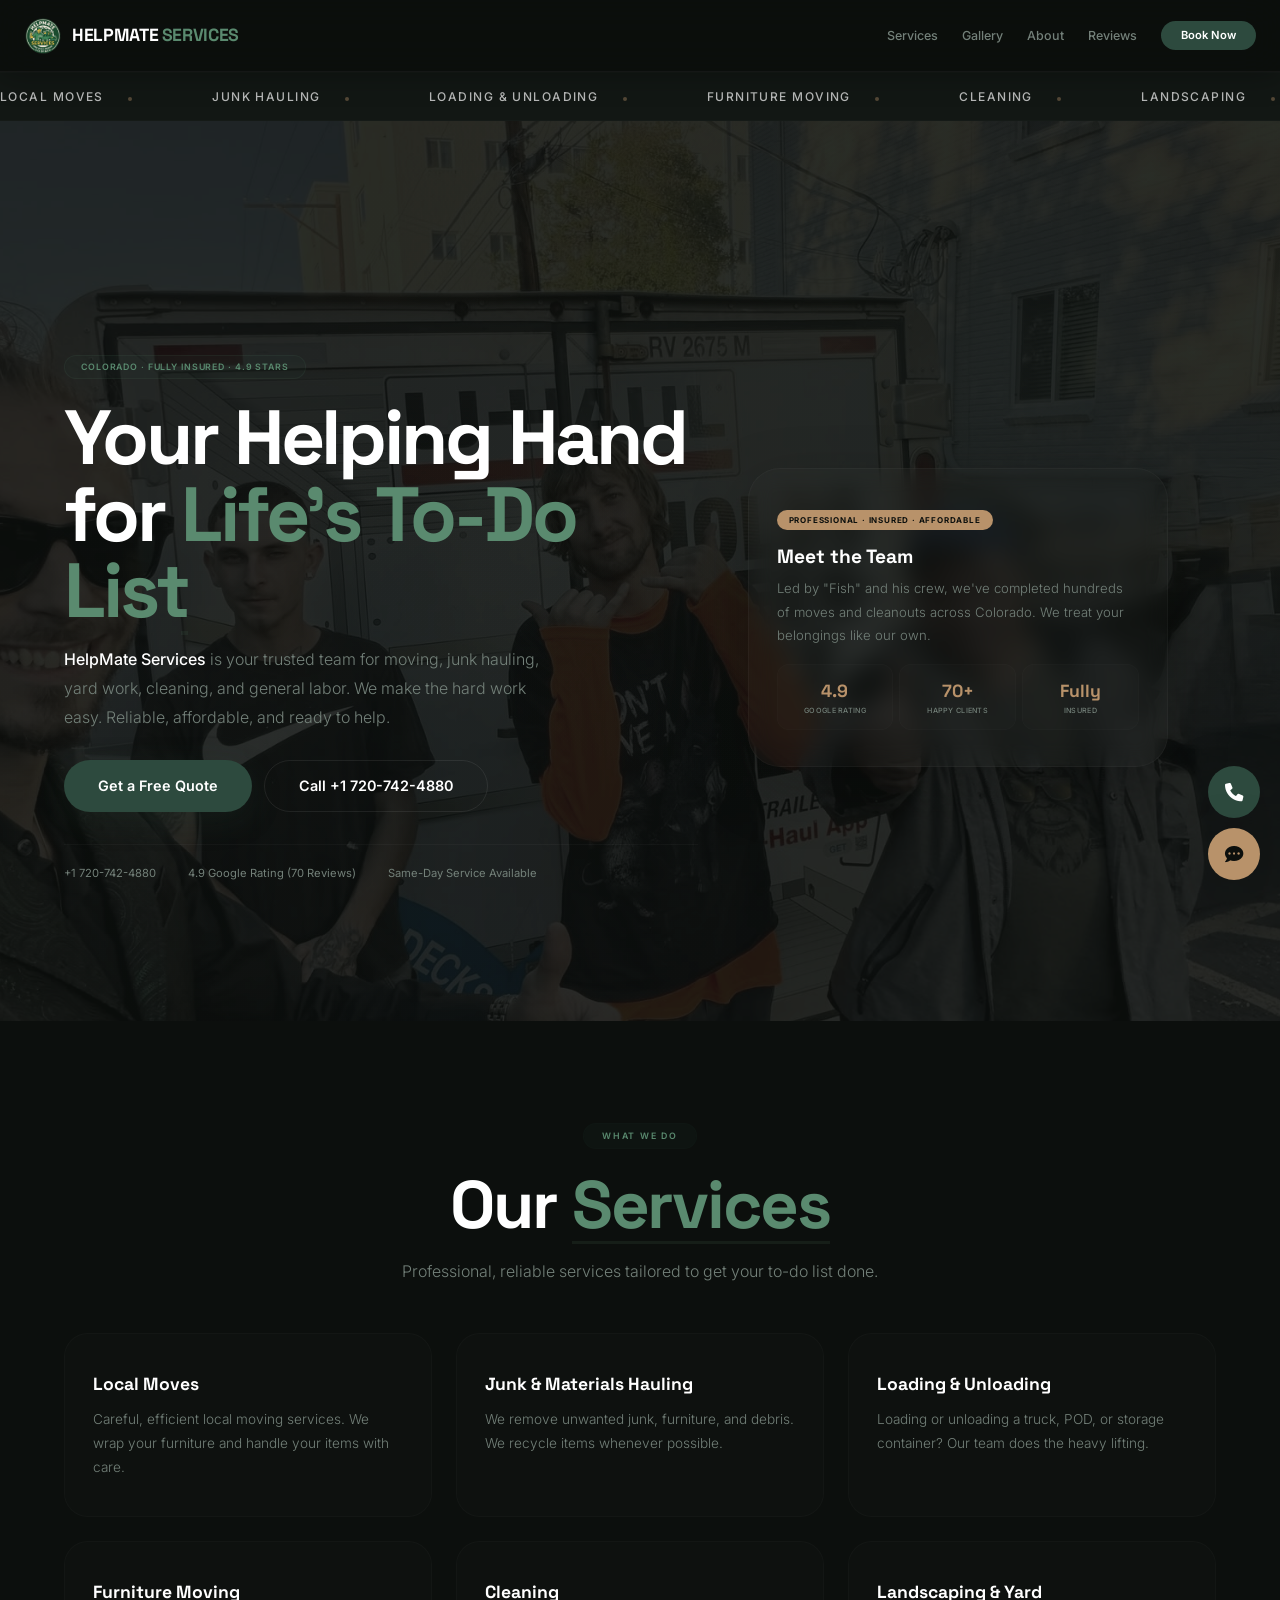
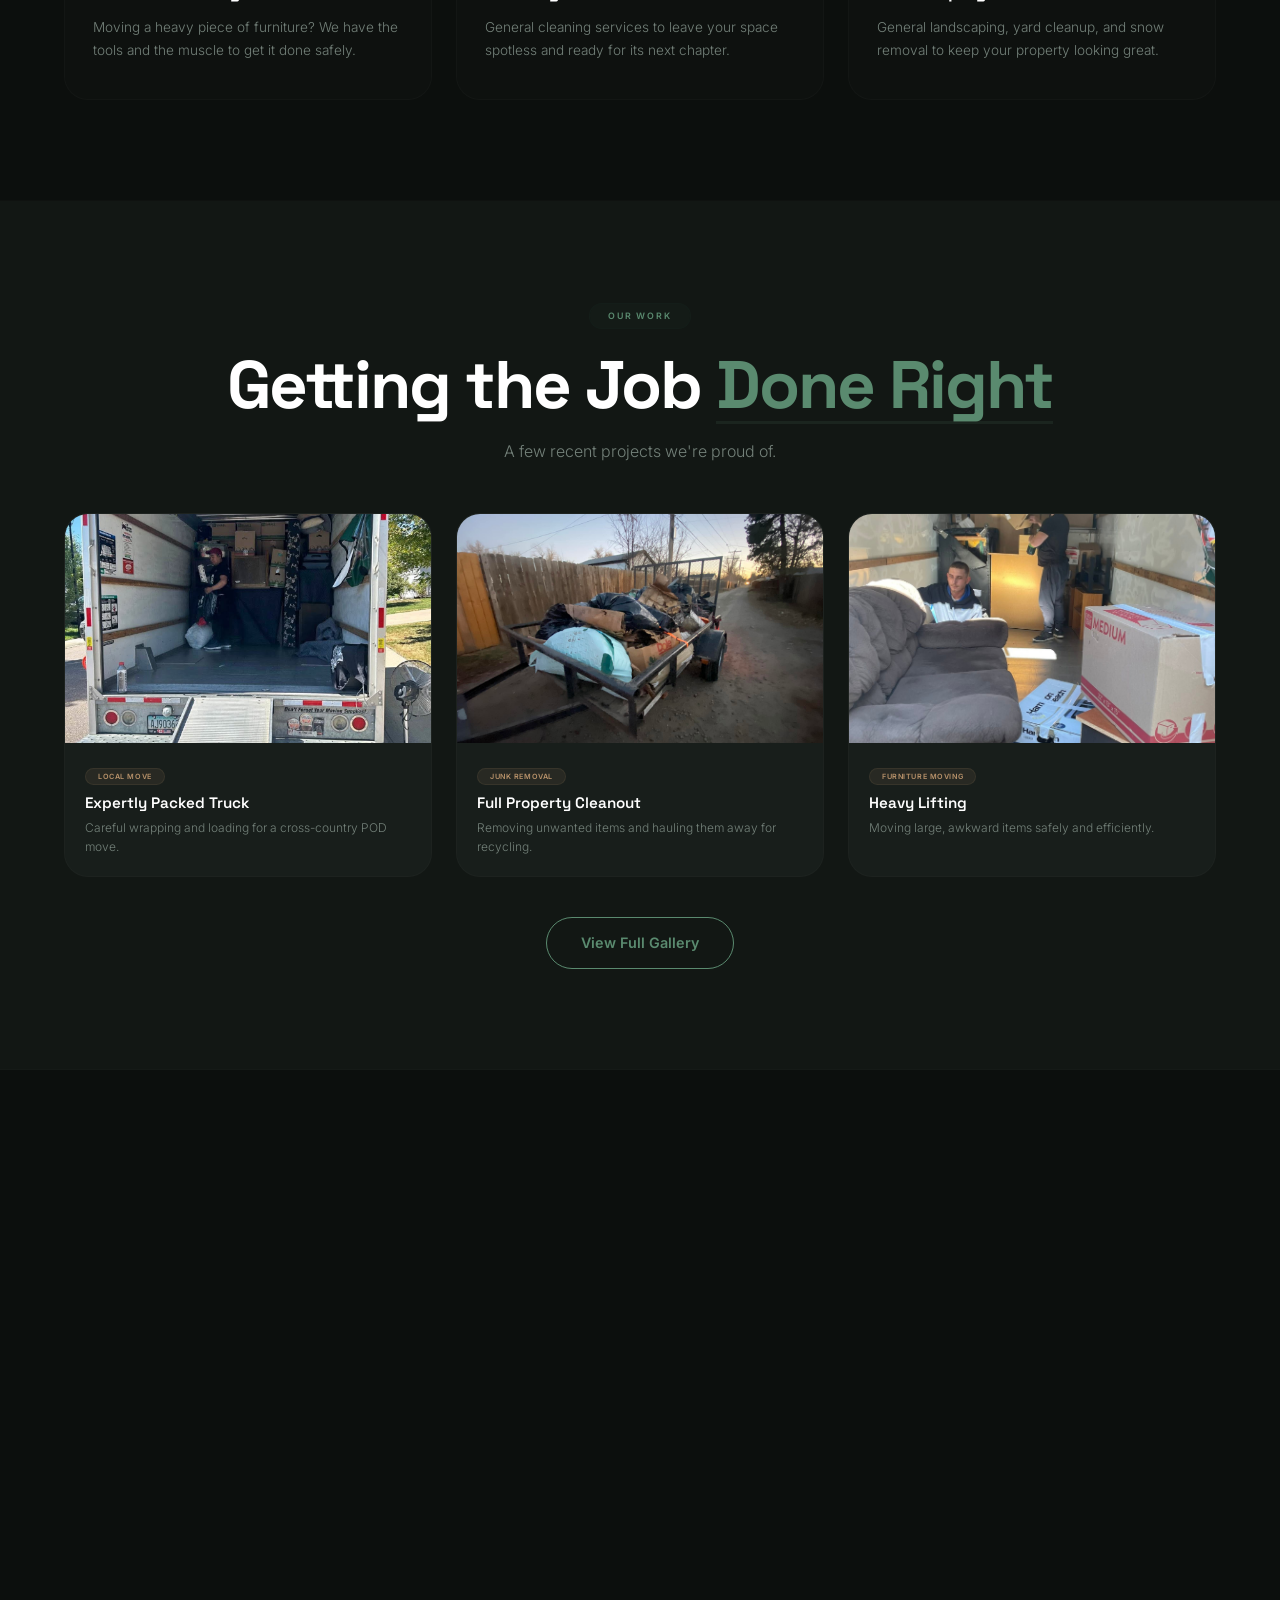
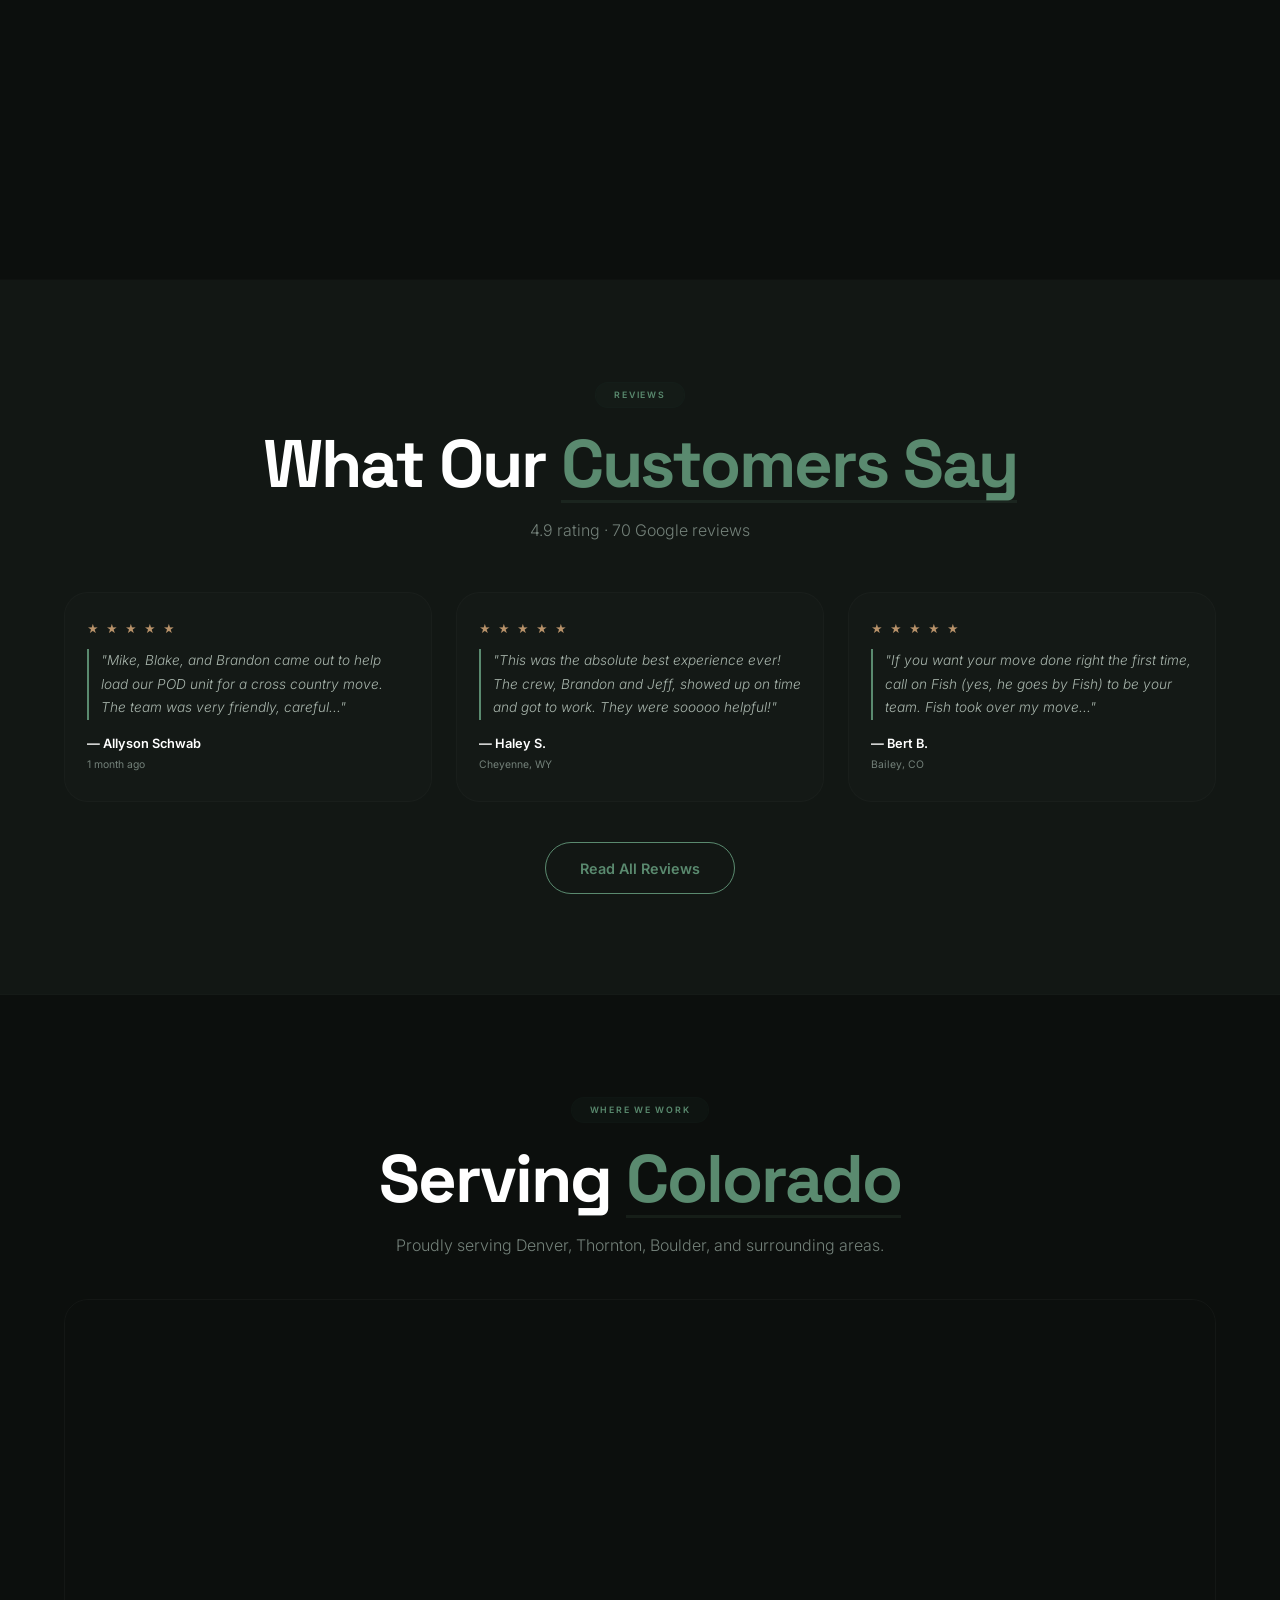
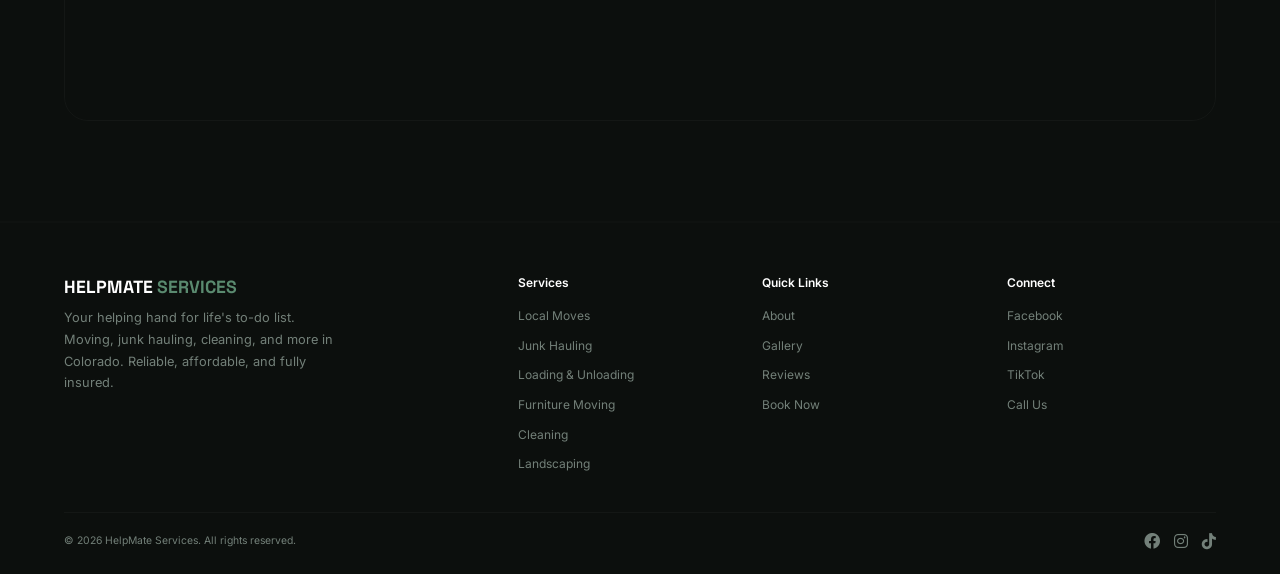
==== commit 94cd03f0: "Update index.html" ====
--- a/index.html
+++ b/index.html
@@ -79,7 +79,7 @@
                 <div class="hero-stats">
                     <div class="stat"><div class="num">4.9</div><div class="label">Google Rating</div></div>
                     <div class="stat"><div class="num">70+</div><div class="label">Happy Clients</div></div>
-                    <div class="stat"><div class="num">100%</div><div class="label">Insured</div></div>
+                    <div class="stat"><div class="num">Fully</div><div class="label">Insured</div></div>
                 </div>
             </div>
         </div>
@@ -251,4 +251,5 @@
 <button class="back-to-top" id="backToTop" aria-label="Back to top">↑</button>
 <script src="script.js"></script>
 </body>
-</html>+
+</html>
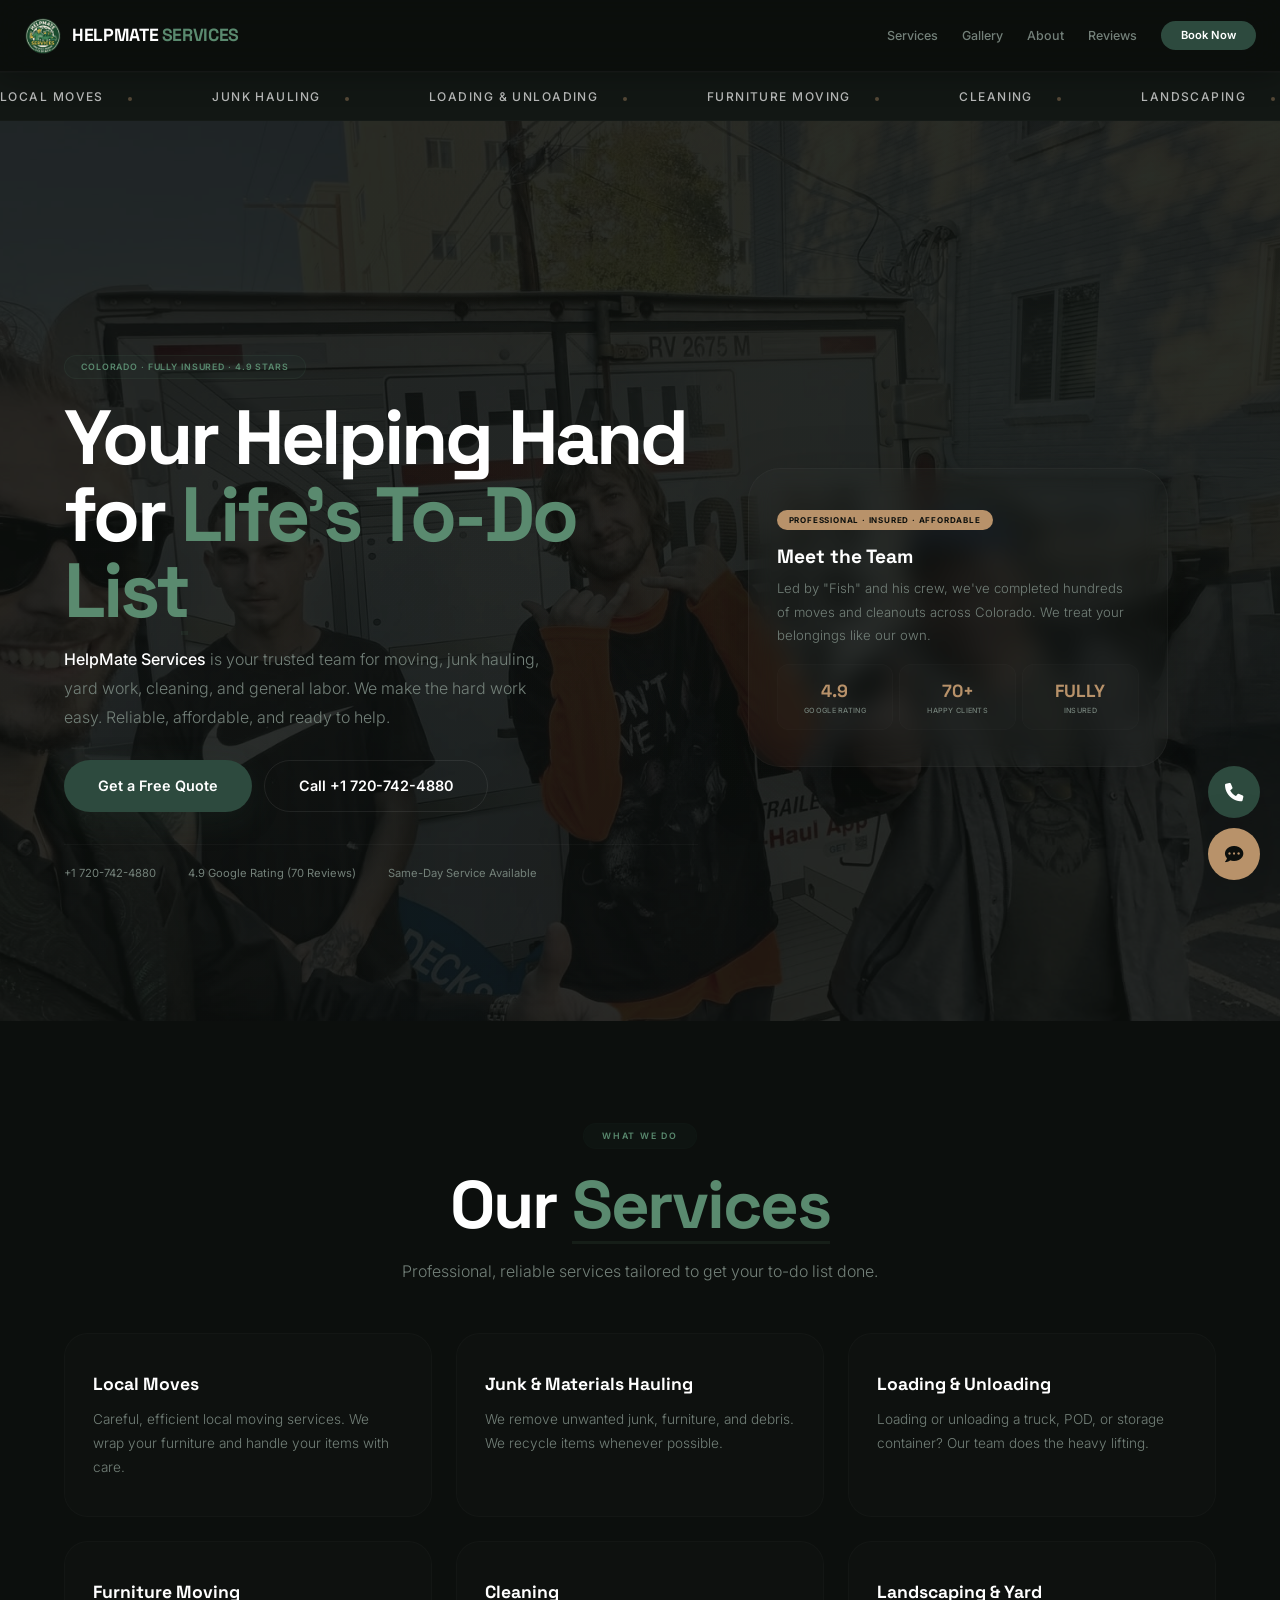
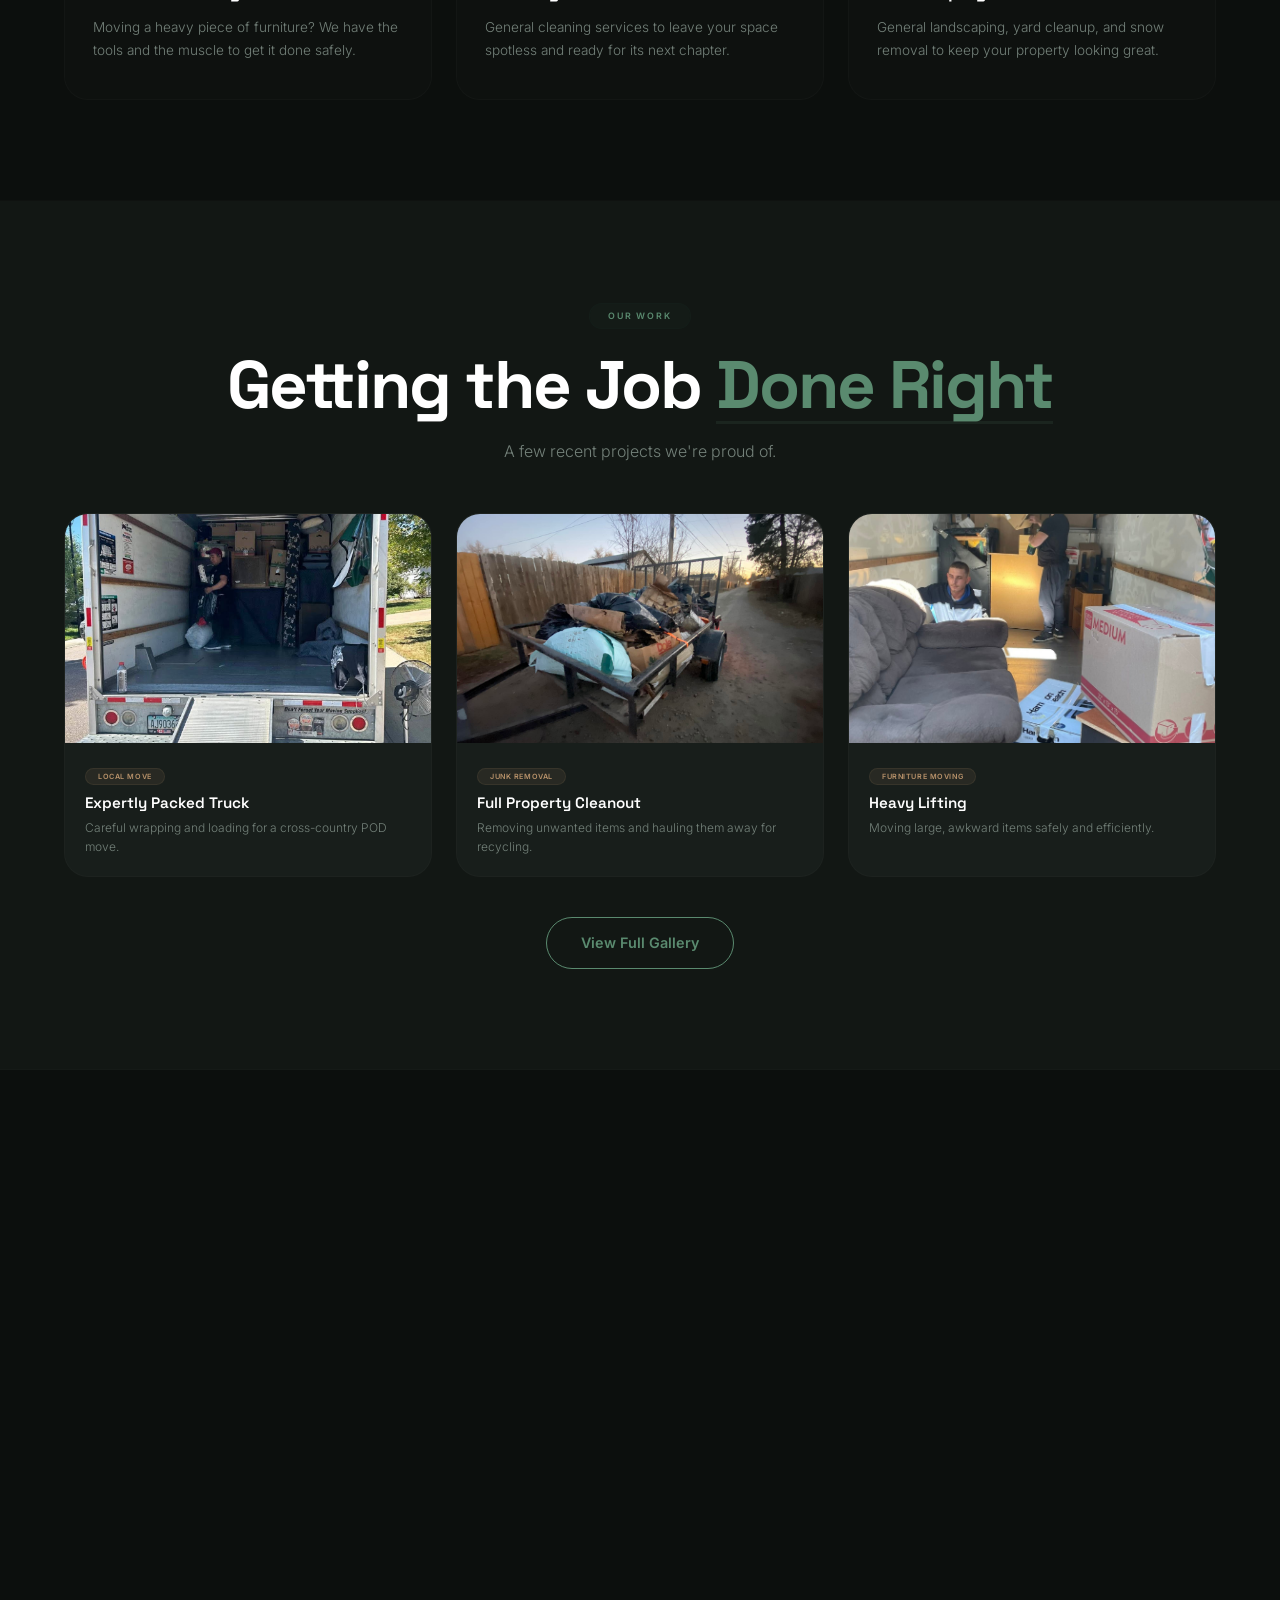
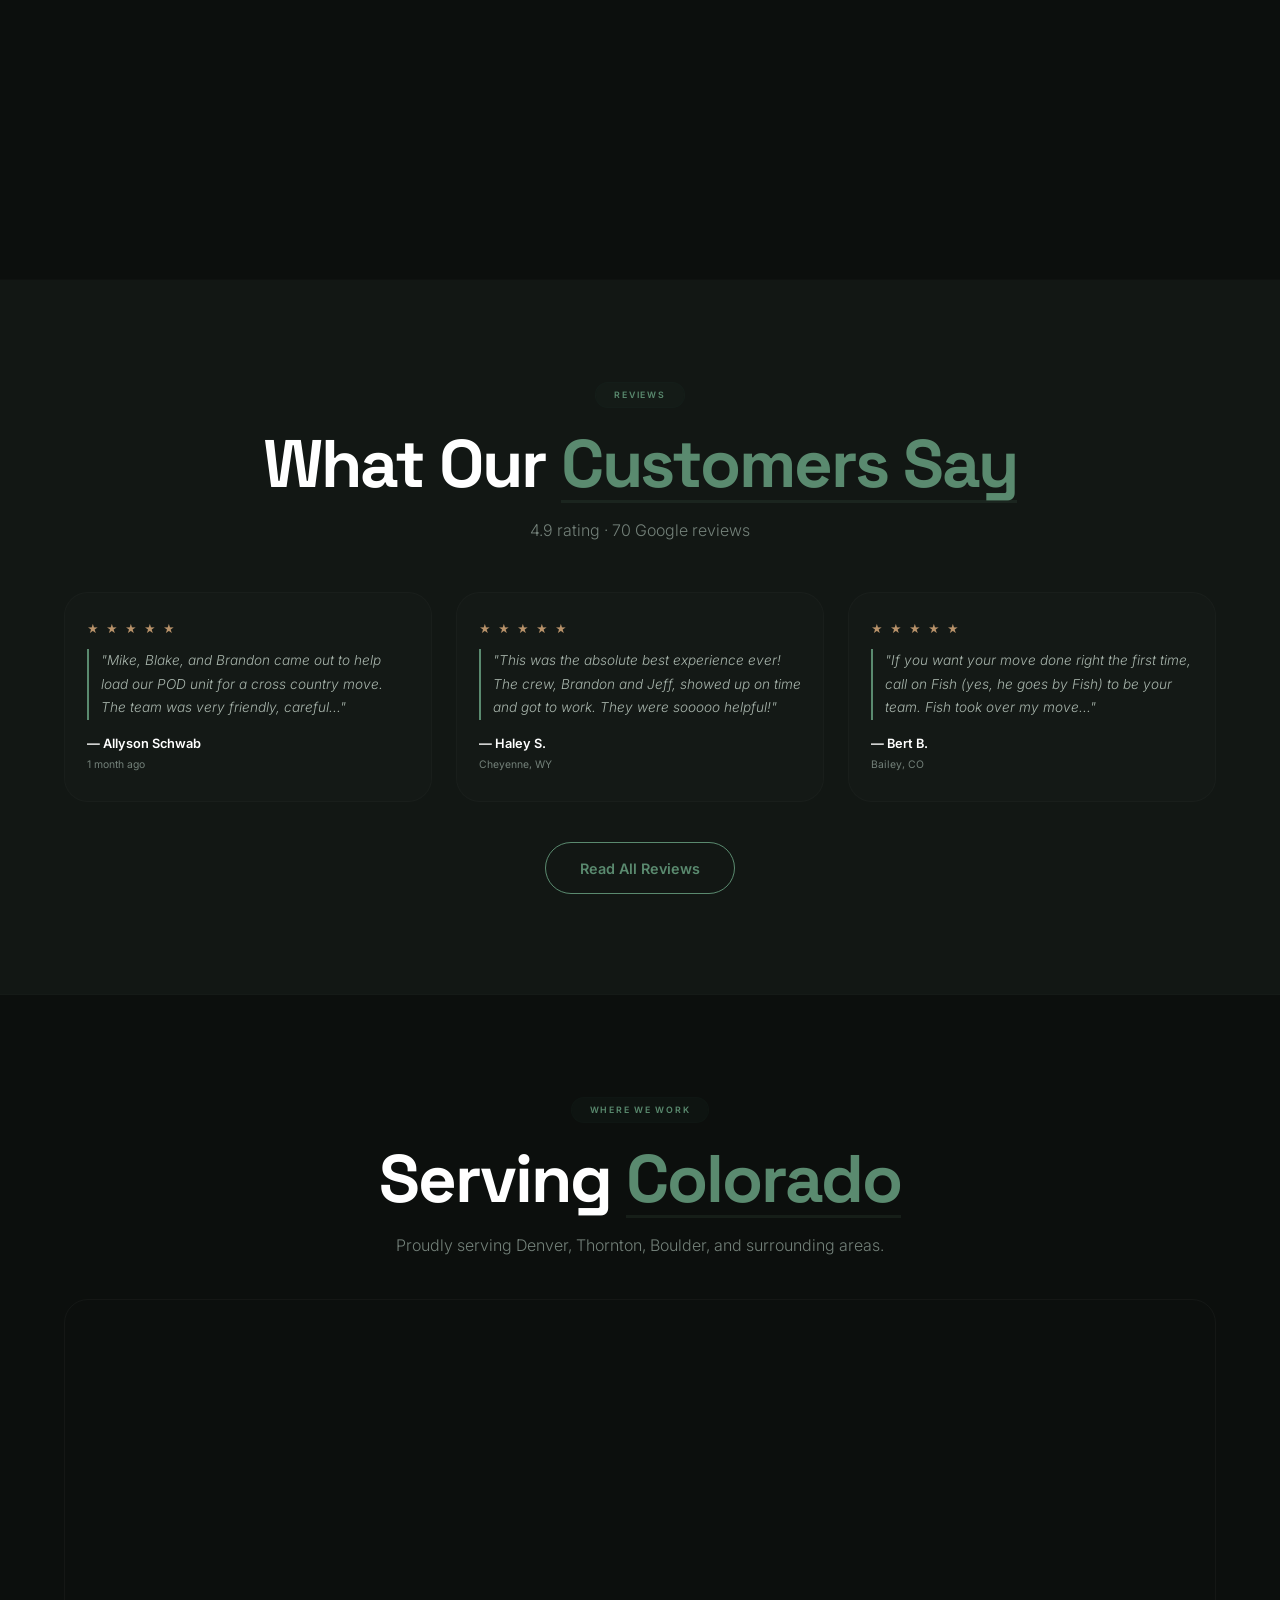
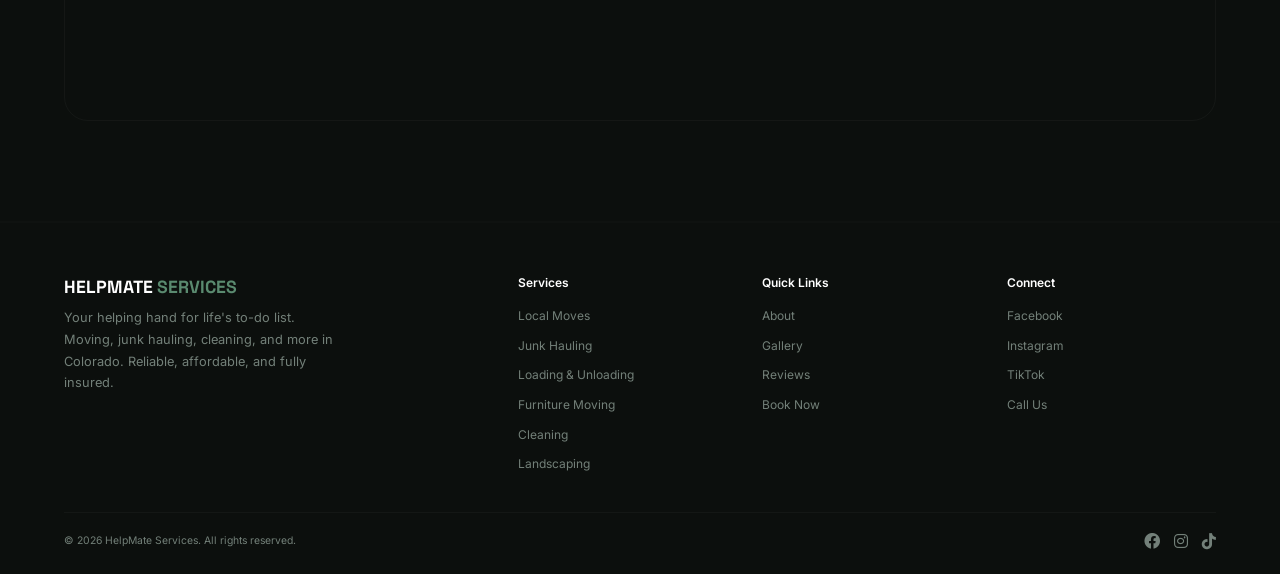
==== commit 30af1dc5: "Update index.html" ====
--- a/index.html
+++ b/index.html
@@ -79,7 +79,7 @@
                 <div class="hero-stats">
                     <div class="stat"><div class="num">4.9</div><div class="label">Google Rating</div></div>
                     <div class="stat"><div class="num">70+</div><div class="label">Happy Clients</div></div>
-                    <div class="stat"><div class="num">Fully</div><div class="label">Insured</div></div>
+                    <div class="stat"><div class="num">FULLY</div><div class="label">Insured</div></div>
                 </div>
             </div>
         </div>
@@ -253,3 +253,4 @@
 </body>
 
 </html>
+
